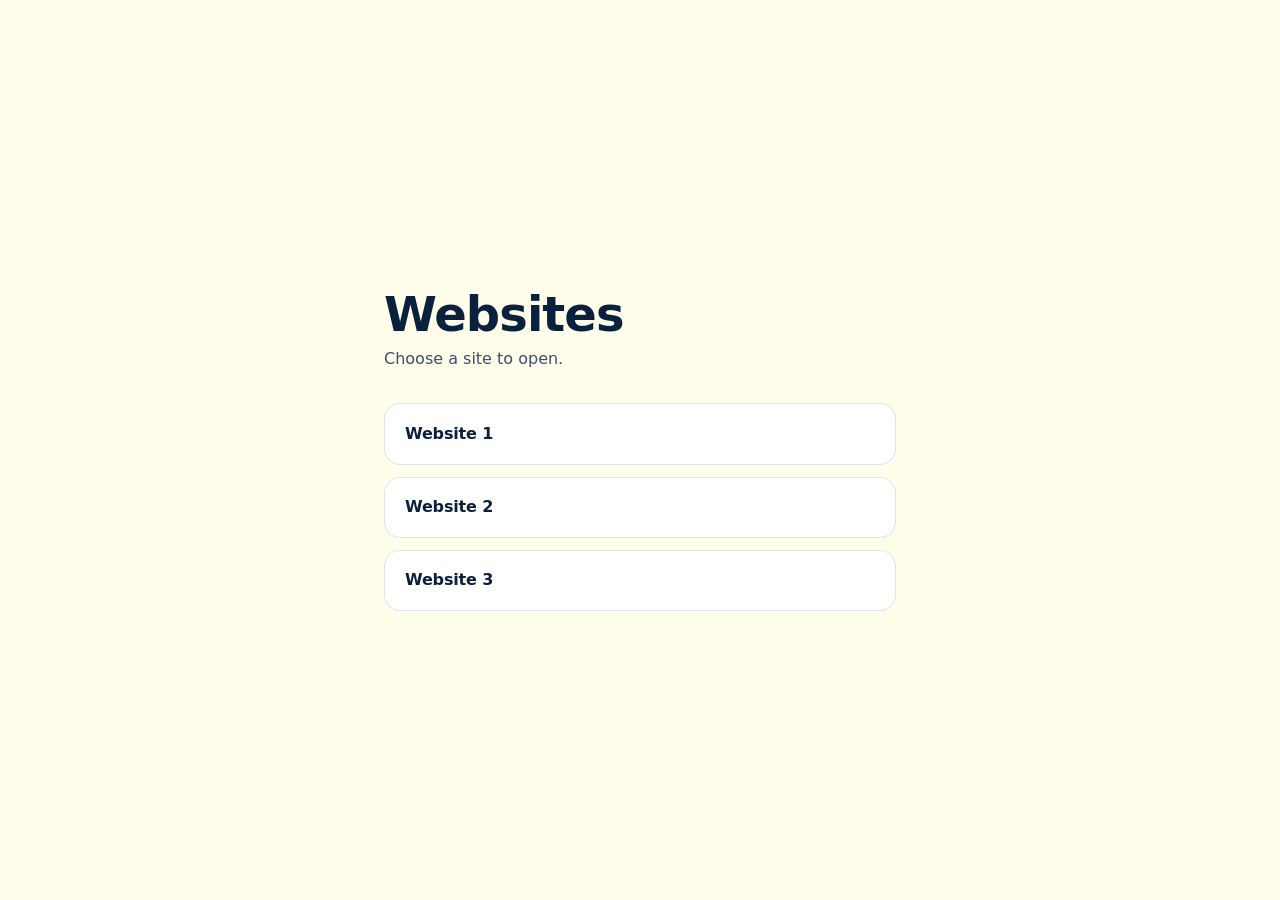
==== index.html @ f800fcdb "Rename site folders to web1, web2, web3 Co-Authored-By: Claude Sonnet 5.5 <noreply@anthropic.com>" ====
<!DOCTYPE html>
<html lang="en">
<head>
<meta charset="UTF-8">
<meta name="viewport" content="width=device-width, initial-scale=1">
<title>Websites</title>
<meta name="theme-color" content="#FFFEEB">
<link rel="stylesheet" href="styles.css">
</head>
<body>
<main>
<h1>Websites</h1>
<p class="lede">Choose a site to open.</p>
<ul class="sites">
<li><a href="web1/index.html">Website 1</a></li>
<li><a href="web2/index.html">Website 2</a></li>
<li><a href="web3/index.html">Website 3</a></li>
</ul>
</main>
</body>
</html>
---- styles.css ----
:root{
  --bg:#FFFEEB;
  --ink:#0A213E;
  --muted:#3B4E6B;
  --accent:#1D4E89;
  --gutter:1.25rem;
  --spring:linear(0,.0509,.1621,.2926,.4206,.5357,.6341,.7154,.781,.8328,.8734,.9046,.9286,.9468,.9605,.9707,.9784,.9841,.9884,.9915,.9938,.9955,.9967,.9976,.9983,.9987,.9991,.9993,1);
}
*{box-sizing:border-box}
html{-webkit-text-size-adjust:100%}
body{margin:0;min-height:100svh;background:var(--bg);color:var(--ink);font:100%/1.5 system-ui,-apple-system,sans-serif;display:grid;place-items:center;padding:var(--gutter)}
main{width:min(100%,32rem)}
h1{font-size:clamp(2rem,6vw,3rem);line-height:1.05;letter-spacing:-.02em;margin:0 0 .5rem}
.lede{color:var(--muted);margin:0 0 2rem}
.sites{list-style:none;margin:0;padding:0;display:grid;gap:.75rem}
.sites a{display:block;padding:1.1rem 1.25rem;border-radius:1rem;background:#fff;color:var(--ink);text-decoration:none;font-weight:600;letter-spacing:-.01em;border:1px solid rgba(10,33,62,.12);transition:transform .35s var(--spring),box-shadow .35s var(--spring)}
.sites a:hover{box-shadow:0 .5rem 1.5rem rgba(10,33,62,.12)}
.sites a:active{transform:scale(.97);transition-duration:.1s}
.sites a:focus-visible{outline:2px solid var(--accent);outline-offset:2px}
@media (prefers-reduced-motion:reduce){.sites a{transition:none}.sites a:active{transform:none}}
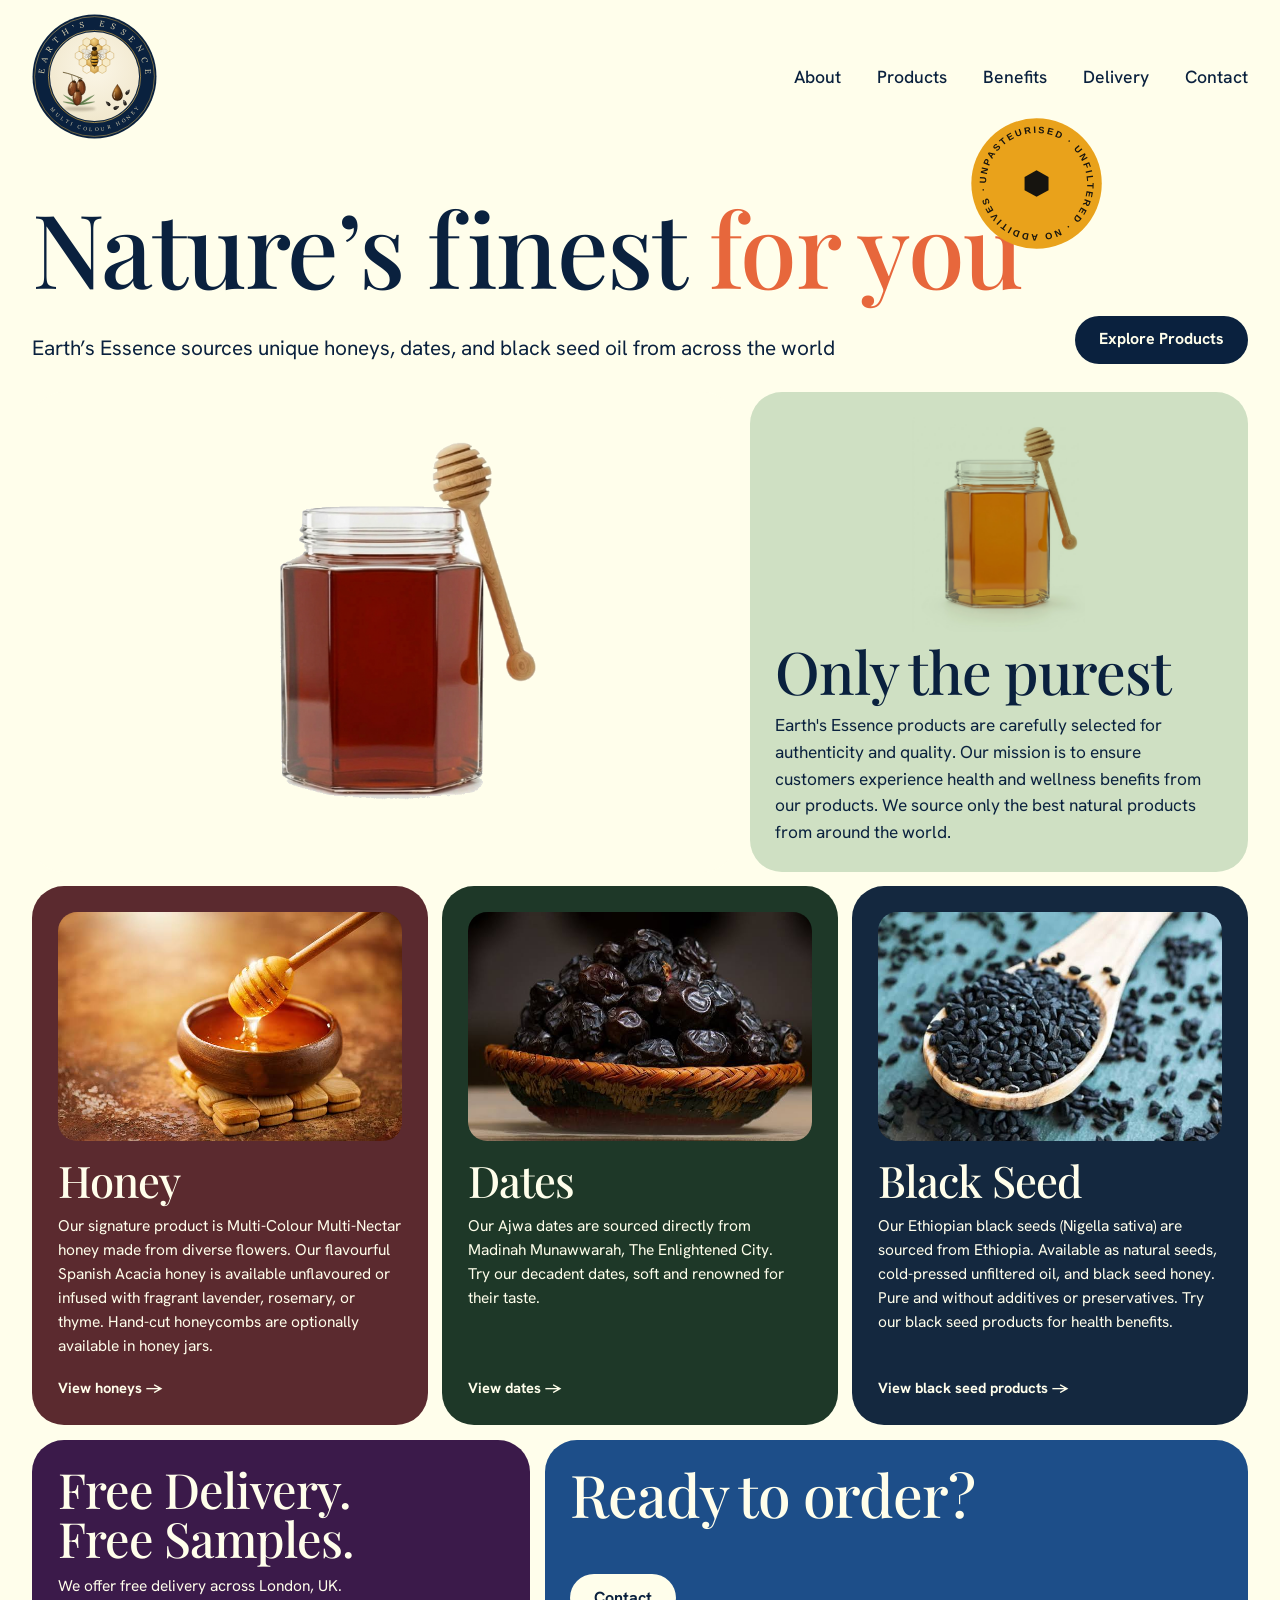
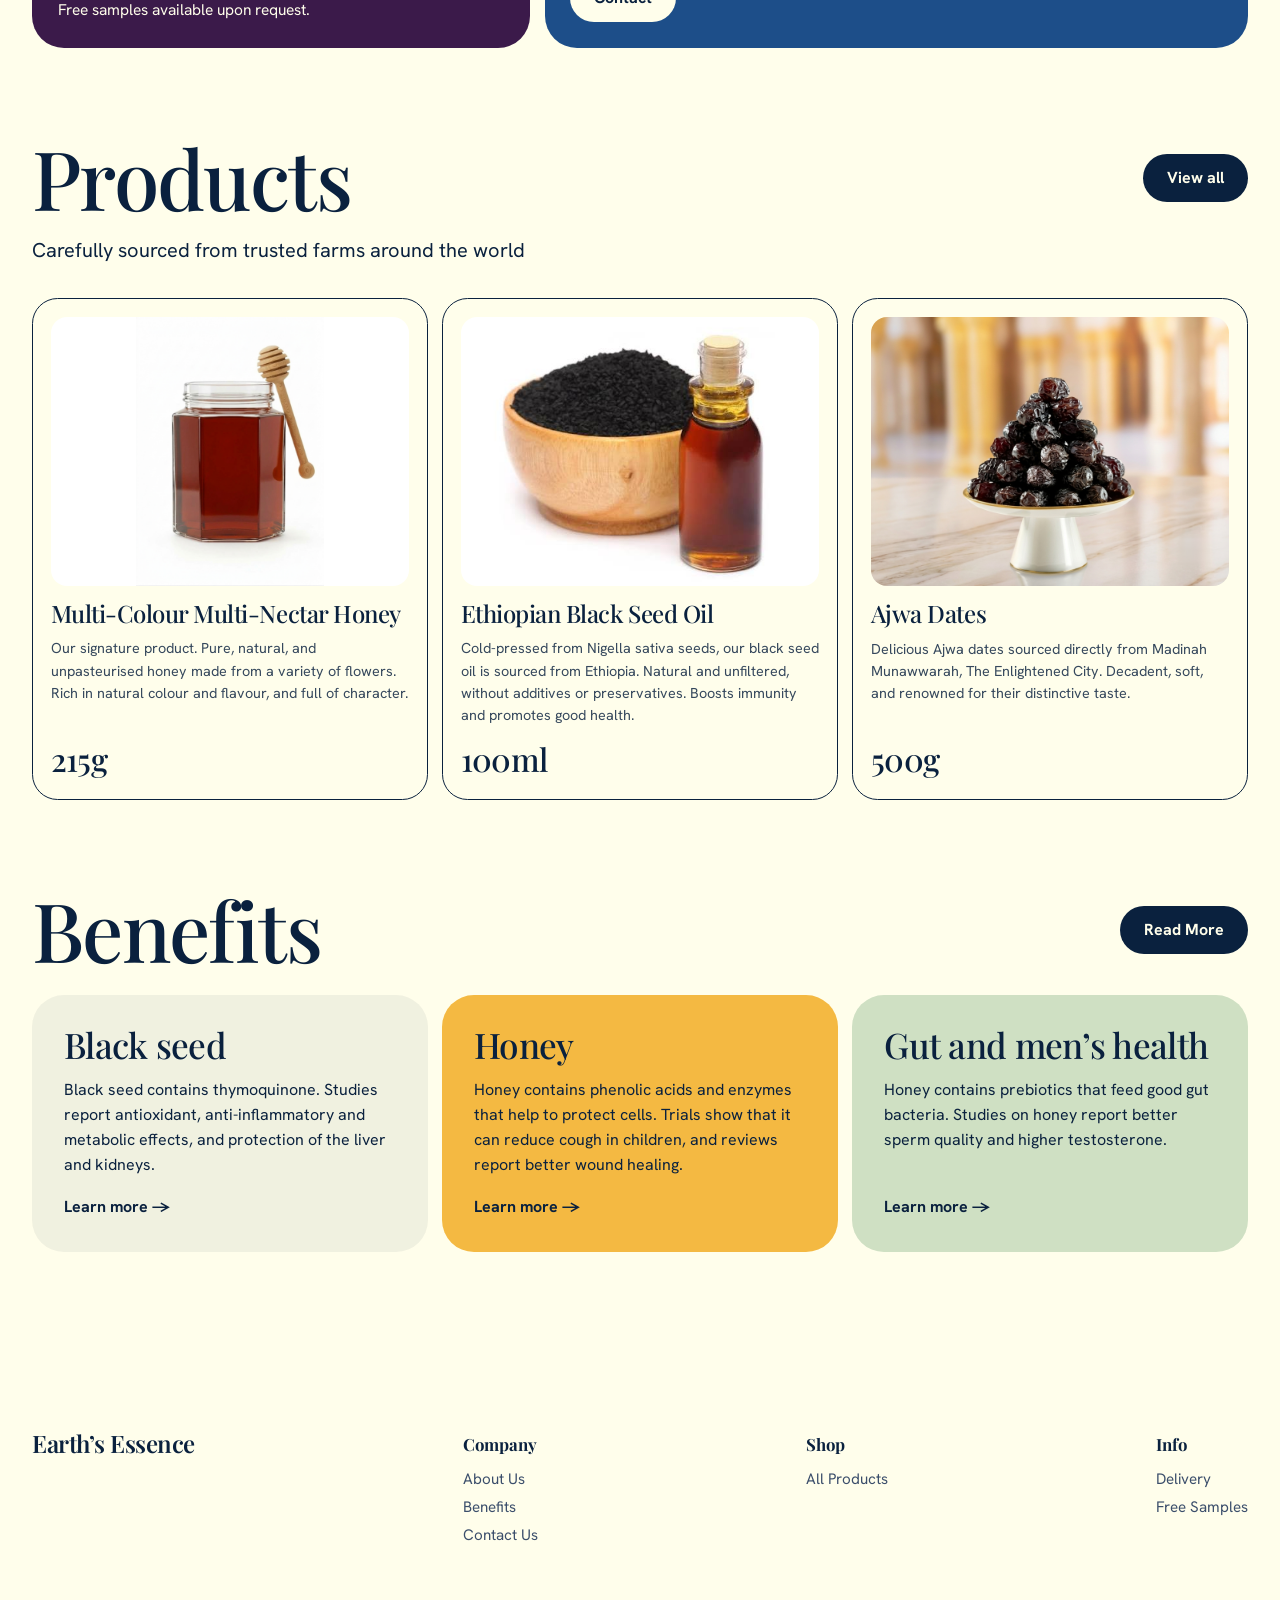
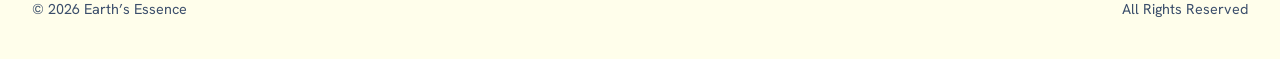
==== commit 3bfaa70b: "Add files via upload" ====
--- a/index.html
+++ b/index.html
@@ -3,19 +3,251 @@
 <head>
 <meta charset="UTF-8">
 <meta name="viewport" content="width=device-width, initial-scale=1">
-<title>Websites</title>
+<title>Earth's Essence | Pure, Natural, Authentic</title>
+<meta name="description" content="Pure, natural and authentic honey, honeycomb, Ethiopian black seed, bee pollen and Ajwa dates, sourced from trusted origins around the world. Free delivery across London.">
 <meta name="theme-color" content="#FFFEEB">
-<link rel="stylesheet" href="styles.css">
+<link rel="icon" type="image/svg+xml" href="assets/favicon.svg">
+<link rel="icon" type="image/png" sizes="32x32" href="assets/favicon-32.png">
+<link rel="apple-touch-icon" href="assets/apple-touch-icon.png">
+<link rel="preconnect" href="https://fonts.googleapis.com"><link rel="preconnect" href="https://fonts.gstatic.com" crossorigin>
+<link href="https://fonts.googleapis.com/css2?family=Playfair+Display:wght@400;500;600&family=Hanken+Grotesk:wght@400;500;700&family=Lora:wght@400&display=swap" rel="stylesheet">
+<link rel="stylesheet" href="styles.css?v=20261022b">
 </head>
 <body>
-<main>
-<h1>Websites</h1>
-<p class="lede">Choose a site to open.</p>
-<ul class="sites">
-<li><a href="web1/index.html">Website 1</a></li>
-<li><a href="web2/index.html">Website 2</a></li>
-<li><a href="web3/index.html">Website 3</a></li>
-</ul>
-</main>
+<svg width="0" height="0" style="position: absolute" aria-hidden="true">
+<defs>
+<radialGradient id="esDisc" cx="50%" cy="40%" r="70%">
+<stop offset="0" stop-color="#FBF6E7"></stop>
+<stop offset="1" stop-color="#EFE5C9"></stop>
+</radialGradient>
+<linearGradient id="esGold" x1="0" y1="0" x2="1" y2="1">
+<stop offset="0" stop-color="#E9CF8C"></stop>
+<stop offset="0.5" stop-color="#B58A2B"></stop>
+<stop offset="1" stop-color="#E6C879"></stop>
+</linearGradient>
+<radialGradient id="esCell" cx="38%" cy="30%" r="80%">
+<stop offset="0" stop-color="#F3CF72"></stop>
+<stop offset="0.6" stop-color="#D49A30"></stop>
+<stop offset="1" stop-color="#A56C16"></stop>
+</radialGradient>
+<linearGradient id="esDrip" x1="0" y1="0" x2="1" y2="0">
+<stop offset="0" stop-color="#B97A1A"></stop>
+<stop offset="0.4" stop-color="#F0C766"></stop>
+<stop offset="1" stop-color="#A56C16"></stop>
+</linearGradient>
+<radialGradient id="esDate" cx="34%" cy="26%" r="85%">
+<stop offset="0" stop-color="#A86A38"></stop>
+<stop offset="0.5" stop-color="#6E3A1B"></stop>
+<stop offset="1" stop-color="#3B1D0C"></stop>
+</radialGradient>
+<radialGradient id="esOil" cx="34%" cy="34%" r="80%">
+<stop offset="0" stop-color="#C98B3C"></stop>
+<stop offset="0.5" stop-color="#6B3A10"></stop>
+<stop offset="1" stop-color="#1F1006"></stop>
+</radialGradient>
+<linearGradient id="esLeaf" x1="0" y1="1" x2="0" y2="0">
+<stop offset="0" stop-color="#4B6B3A"></stop>
+<stop offset="1" stop-color="#8CA871"></stop>
+</linearGradient>
+<radialGradient id="esPetal" cx="40%" cy="30%" r="80%">
+<stop offset="0" stop-color="#FFFFFA"></stop>
+<stop offset="1" stop-color="#EEF0DD"></stop>
+</radialGradient>
+<radialGradient id="esSeed" cx="35%" cy="30%" r="75%">
+<stop offset="0" stop-color="#55504A"></stop>
+<stop offset="1" stop-color="#0D0B09"></stop>
+</radialGradient>
+<radialGradient id="esBee" cx="40%" cy="30%" r="80%">
+<stop offset="0" stop-color="#F7CB55"></stop>
+<stop offset="0.6" stop-color="#D9921A"></stop>
+<stop offset="1" stop-color="#8A560A"></stop>
+</radialGradient>
+<linearGradient id="esWing" x1="0" y1="0" x2="1" y2="1">
+<stop offset="0" stop-color="#FFFFFF" stop-opacity="0.9"></stop>
+<stop offset="1" stop-color="#DCE8EA" stop-opacity="0.65"></stop>
+</linearGradient>
+<clipPath id="esAbd2"><path d="M0 2 C-10 4 -12 18 -6 28 C-3 33 3 33 6 28 C12 18 10 4 0 2 Z"></path></clipPath>
+<radialGradient id="esThorax" cx="40%" cy="30%" r="80%">
+<stop offset="0" stop-color="#B8801F"></stop>
+<stop offset="0.6" stop-color="#6B430C"></stop>
+<stop offset="1" stop-color="#2E1D08"></stop>
+</radialGradient>
+<filter id="esBlur" x="-30%" y="-100%" width="160%" height="300%"><feGaussianBlur stdDeviation="2"></feGaussianBlur></filter>
+<path id="esTop" d="M 29.32,153 A 96.5,96.5 0 1 1 210.68,153"></path>
+<path id="esBottom" d="M 15.3,120 A 104.7,104.7 0 0 0 224.7,120"></path>
+<path id="esSeedShape" d="M0 -6.5 C3 -3.5 4.2 1.5 2.4 5 C0.8 6.8 -2 6.6 -3.2 4.4 C-4.2 1.2 -2.6 -3.4 0 -6.5 Z"></path>
+<path id="esLeaflet" d="M0 0 C-3.5 -12 -3 -32 0 -50 C3 -32 3.5 -12 0 0 Z"></path>
+<polygon id="esHex" points="0,-13 11.26,-6.5 11.26,6.5 0,13 -11.26,6.5 -11.26,-6.5"></polygon>
+<ellipse id="esPetalShape" cx="0" cy="-17" rx="7.5" ry="15.5"></ellipse>
+
+<radialGradient id="esDateWarm" cx="55%" cy="60%" r="60%">
+<stop offset="0" stop-color="#B8572B" stop-opacity="0.55"></stop>
+<stop offset="1" stop-color="#B8572B" stop-opacity="0"></stop>
+</radialGradient>
+<g id="esDateShape">
+<ellipse cx="0" cy="0" rx="8.6" ry="14.5" fill="url(#esDate)" stroke="#2E1507" stroke-width="0.6"></ellipse>
+<ellipse cx="1.5" cy="3" rx="6.5" ry="10.5" fill="url(#esDateWarm)"></ellipse>
+<g fill="none" stroke-linecap="round">
+<path d="M-5 -9 C-6.5 -3 -6.5 4 -4.5 10 M-2 -12 C-3.5 -4 -3.5 5 -1.5 12 M1.5 -12 C0.5 -4 1 5 2.5 12 M5 -8 C5.5 -2 5 4 3.8 9" stroke="#1E0C04" stroke-width="0.5" opacity="0.4"></path>
+<path d="M-4.3 -9 C-5.8 -3 -5.8 4 -3.8 10 M-1.3 -12 C-2.8 -4 -2.8 5 -0.8 12 M2.2 -12 C1.2 -4 1.7 5 3.2 12" stroke="#D9A06A" stroke-width="0.3" opacity="0.35"></path>
+<path d="M-6 -2 C-4 -1 -2 -1.5 0 -1 M0 3 C2 3.8 4 3.5 6 2 M-5 6 C-3.5 6.6 -2 6.4 -0.8 6" stroke="#1E0C04" stroke-width="0.4" opacity="0.35"></path>
+</g>
+<ellipse cx="-4.4" cy="-4.5" rx="1.8" ry="6.2" transform="rotate(8 -4.4 -4.5)" fill="#F2C690" opacity="0.5"></ellipse>
+<ellipse cx="-4.8" cy="-8" rx="0.8" ry="2" transform="rotate(8 -4.8 -8)" fill="#FFFFFF" opacity="0.6"></ellipse>
+<ellipse cx="0" cy="-13.4" rx="3.5" ry="1.7" fill="#2B1608" stroke="#1A0C04" stroke-width="0.3"></ellipse>
+<path d="M0 -13.4 L-3 -14.4 M0 -13.4 L3 -14.4 M0 -13.4 L-2.4 -12.2 M0 -13.4 L2.4 -12.2" stroke="#6A4420" stroke-width="0.35" stroke-linecap="round"></path>
+<path d="M0 -14.8 L0.3 -16.8" stroke="#4A3A1A" stroke-width="0.9" stroke-linecap="round"></path>
+<ellipse cx="0" cy="13.8" rx="1.3" ry="0.6" fill="#1E0C04" opacity="0.6"></ellipse>
+</g>
+
+<g id="esScene">
+<ellipse cx="92" cy="182" rx="30" ry="4" fill="#4A3B22" opacity="0.28" filter="url(#esBlur)"></ellipse>
+
+<g transform="translate(90 174)" stroke="#3E5430" stroke-width="0.5">
+<use href="#esLeaflet" fill="url(#esLeaf)" transform="rotate(-80) scale(0.62)"></use>
+<use href="#esLeaflet" fill="url(#esLeaf)" transform="rotate(-58) scale(0.7)"></use>
+<use href="#esLeaflet" fill="url(#esLeaf)" transform="rotate(58) scale(0.7)"></use>
+<use href="#esLeaflet" fill="url(#esLeaf)" transform="rotate(80) scale(0.62)"></use>
+</g>
+
+<g transform="translate(120 80) scale(0.9) translate(-120 -80)">
+<g stroke="#B27A18" stroke-width="0.7" stroke-linejoin="round" opacity="0.95">
+<polygon points="103.55,42.00 111.77,46.75 111.77,56.25 103.55,61.00 95.32,56.25 95.32,46.75" fill="#F6E6B4" fill-opacity="0.55"></polygon>
+<polygon points="120.00,42.00 128.23,46.75 128.23,56.25 120.00,61.00 111.77,56.25 111.77,46.75" fill="url(#esCell)" fill-opacity="0.8"></polygon>
+<polygon points="136.45,42.00 144.68,46.75 144.68,56.25 136.45,61.00 128.23,56.25 128.23,46.75" fill="none" fill-opacity="0.55"></polygon>
+<polygon points="95.32,56.25 103.55,61.00 103.55,70.50 95.32,75.25 87.09,70.50 87.09,61.00" fill="#F6E6B4" fill-opacity="0.55"></polygon>
+<polygon points="111.77,56.25 120.00,61.00 120.00,70.50 111.77,75.25 103.55,70.50 103.55,61.00" fill="none" fill-opacity="0.55"></polygon>
+<polygon points="128.23,56.25 136.45,61.00 136.45,70.50 128.23,75.25 120.00,70.50 120.00,61.00" fill="url(#esCell)" fill-opacity="0.8"></polygon>
+<polygon points="144.68,56.25 152.91,61.00 152.91,70.50 144.68,75.25 136.45,70.50 136.45,61.00" fill="#F6E6B4" fill-opacity="0.55"></polygon>
+<polygon points="87.09,70.50 95.32,75.25 95.32,84.75 87.09,89.50 78.86,84.75 78.86,75.25" fill="none" fill-opacity="0.55"></polygon>
+<polygon points="103.55,70.50 111.77,75.25 111.77,84.75 103.55,89.50 95.32,84.75 95.32,75.25" fill="none" fill-opacity="0.55"></polygon>
+<polygon points="120.00,70.50 128.23,75.25 128.23,84.75 120.00,89.50 111.77,84.75 111.77,75.25" fill="url(#esCell)" fill-opacity="0.8"></polygon>
+<polygon points="136.45,70.50 144.68,75.25 144.68,84.75 136.45,89.50 128.23,84.75 128.23,75.25" fill="none" fill-opacity="0.55"></polygon>
+<polygon points="152.91,70.50 161.14,75.25 161.14,84.75 152.91,89.50 144.68,84.75 144.68,75.25" fill="none" fill-opacity="0.55"></polygon>
+<polygon points="95.32,84.75 103.55,89.50 103.55,99.00 95.32,103.75 87.09,99.00 87.09,89.50" fill="#F6E6B4" fill-opacity="0.55"></polygon>
+<polygon points="111.77,84.75 120.00,89.50 120.00,99.00 111.77,103.75 103.55,99.00 103.55,89.50" fill="url(#esCell)" fill-opacity="0.8"></polygon>
+<polygon points="128.23,84.75 136.45,89.50 136.45,99.00 128.23,103.75 120.00,99.00 120.00,89.50" fill="none" fill-opacity="0.55"></polygon>
+<polygon points="144.68,84.75 152.91,89.50 152.91,99.00 144.68,103.75 136.45,99.00 136.45,89.50" fill="#F6E6B4" fill-opacity="0.55"></polygon>
+<polygon points="103.55,99.00 111.77,103.75 111.77,113.25 103.55,118.00 95.32,113.25 95.32,103.75" fill="none" fill-opacity="0.55"></polygon>
+<polygon points="120.00,99.00 128.23,103.75 128.23,113.25 120.00,118.00 111.77,113.25 111.77,103.75" fill="url(#esCell)" fill-opacity="0.8"></polygon>
+<polygon points="136.45,99.00 144.68,103.75 144.68,113.25 136.45,118.00 128.23,113.25 128.23,103.75" fill="#F6E6B4" fill-opacity="0.55"></polygon>
+</g>
+</g>
+<g transform="translate(120 78) scale(0.72)">
+<g id="esWingL" transform="translate(-6 -5) scale(0.7) translate(6 5)">
+<path d="M-6 -8 C-18 -16 -34 -22 -44 -16 C-48 -12 -44 -4 -34 0 C-24 4 -12 0 -6 -4 Z" fill="url(#esWing)" stroke="#5A3410" stroke-width="0.7" stroke-linejoin="round"></path>
+<path d="M-7 -7 C-20 -12 -34 -15 -43 -14 M-8 -5 C-20 -7 -34 -8 -45 -10 M-8 -3 C-18 -3 -30 -3 -38 -4" stroke="#8A5A1A" stroke-width="0.4" fill="none"></path>
+<path d="M-22 -14 C-23 -9 -22 -5 -21 -3 M-32 -17 C-33 -12 -32 -7 -31 -4 M-39 -15 C-40 -11 -39 -8 -38 -5" stroke="#8A5A1A" stroke-width="0.3" fill="none"></path>
+<path d="M-6 -3 C-16 -2 -28 2 -34 8 C-36 12 -32 15 -26 14 C-18 12 -9 5 -6 0 Z" fill="url(#esWing)" stroke="#5A3410" stroke-width="0.7" stroke-linejoin="round"></path>
+<path d="M-8 -1 C-18 1 -28 5 -33 10 M-9 1 C-16 4 -23 8 -27 12" stroke="#8A5A1A" stroke-width="0.4" fill="none"></path>
+</g>
+<use href="#esWingL" transform="scale(-1 1)"></use>
+<g stroke="#2A1D0B" stroke-width="0.9" stroke-linecap="round" stroke-linejoin="round" fill="none">
+<path d="M-7 -4 L-14 -2 L-18 5 M-7 0 L-15 5 L-16 13 M-6 4 L-12 12 L-10 19"></path>
+<path d="M7 -4 L14 -2 L18 5 M7 0 L15 5 L16 13 M6 4 L12 12 L10 19"></path>
+</g>
+<path d="M0 2 C-10 4 -12 18 -6 28 C-3 33 3 33 6 28 C12 18 10 4 0 2 Z" fill="url(#esBee)" stroke="#4E3308" stroke-width="0.8"></path>
+<g clip-path="url(#esAbd2)" fill="#2A1D0B">
+<path d="M-13 9 Q0 13.5 13 9 L13 12.5 Q0 17 -13 12.5 Z"></path>
+<path d="M-13 17 Q0 21.5 13 17 L13 20.5 Q0 25 -13 20.5 Z"></path>
+<path d="M-13 25 Q0 29.5 13 25 L13 36 L-13 36 Z"></path>
+</g>
+<path d="M-5 6 C-8 12 -8 18 -6 23" stroke="#FFE9A8" stroke-width="1" fill="none" stroke-linecap="round" opacity="0.5"></path>
+<path d="M0 33 L0 36.5" stroke="#2A1D0B" stroke-width="1" stroke-linecap="round"></path>
+<ellipse cx="0" cy="-4" rx="8.6" ry="8" fill="url(#esThorax)" stroke="#2A1608" stroke-width="0.6"></ellipse>
+<path d="M-8 -8 L-10.5 -9 M-9 -4 L-11.8 -4 M-8 0 L-10.5 1 M8 -8 L10.5 -9 M9 -4 L11.8 -4 M8 0 L10.5 1 M-4 -11 L-4.6 -13 M4 -11 L4.6 -13 M-3 3 L-3.4 5 M3 3 L3.4 5" stroke="#C9902A" stroke-width="0.7" stroke-linecap="round" opacity="0.75"></path>
+<path d="M0 -10 L0 2" stroke="#1E1206" stroke-width="0.5" opacity="0.5"></path>
+<ellipse cx="0" cy="-16" rx="6" ry="5" fill="#241A10" stroke="#120C06" stroke-width="0.5"></ellipse>
+<ellipse cx="-4.4" cy="-16.5" rx="2.3" ry="3.3" transform="rotate(-8 -4.4 -16.5)" fill="#0F0B07"></ellipse>
+<ellipse cx="4.4" cy="-16.5" rx="2.3" ry="3.3" transform="rotate(8 4.4 -16.5)" fill="#0F0B07"></ellipse>
+<ellipse cx="-5" cy="-18" rx="0.7" ry="1.1" fill="#fff" opacity="0.65"></ellipse>
+<ellipse cx="5" cy="-18" rx="0.7" ry="1.1" fill="#fff" opacity="0.65"></ellipse>
+<path d="M-1.6 -11.6 L0 -9.8 L1.6 -11.6" stroke="#120C06" stroke-width="0.8" fill="none" stroke-linecap="round"></path>
+<g stroke="#241A10" stroke-width="0.8" fill="none" stroke-linecap="round">
+<path d="M-2.4 -20 C-4 -25 -8 -28 -12 -28"></path>
+<path d="M2.4 -20 C4 -25 8 -28 12 -28"></path>
+</g>
+<circle cx="-12.4" cy="-28" r="1.1" fill="#241A10"></circle>
+<circle cx="12.4" cy="-28" r="1.1" fill="#241A10"></circle>
+</g>
+
+<g transform="translate(0 12)">
+<path d="M60 100 C70 102 82 106 96 112" stroke="#5B4A24" stroke-width="1.6" fill="none" stroke-linecap="round"></path>
+<path d="M76 105 L78 118 M88 109 L92 116" stroke="#5B4A24" stroke-width="1" fill="none"></path>
+<use href="#esDateShape" transform="translate(78 131) rotate(12)"></use>
+<use href="#esDateShape" transform="translate(94 129) rotate(-5)"></use>
+<use href="#esDateShape" transform="translate(87 149) rotate(3)"></use>
+</g>
+<g>
+<use href="#esSeedShape" fill="url(#esSeed)" transform="translate(184 150) rotate(35) scale(0.95)"></use>
+<use href="#esSeedShape" fill="url(#esSeed)" transform="translate(178 170) rotate(-25) scale(0.95)"></use>
+<use href="#esSeedShape" fill="url(#esSeed)" transform="translate(162 180) rotate(62) scale(0.95)"></use>
+<use href="#esSeedShape" fill="url(#esSeed)" transform="translate(146 172) rotate(-48) scale(0.9)"></use>
+<ellipse cx="184" cy="148" rx="0.8" ry="1.6" fill="#fff" opacity="0.5"></ellipse>
+<ellipse cx="177" cy="168" rx="0.8" ry="1.6" fill="#fff" opacity="0.5"></ellipse>
+</g>
+
+<g transform="translate(-14 55)">
+<path d="M178 80 C178 80 168 94 168 101 C168 107.5 172.5 111.5 178 111.5 C183.5 111.5 188 107.5 188 101 C188 94 178 80 178 80 Z" fill="url(#esOil)" stroke="#1F1006" stroke-width="0.5"></path>
+<path d="M172.5 96 C171 99.5 171 103 172.5 106" stroke="#F7E3B8" stroke-width="1.6" stroke-linecap="round" fill="none" opacity="0.8"></path>
+<path d="M183 106.5 C185 105 186 103 186.5 100.5" stroke="#D9A862" stroke-width="1" stroke-linecap="round" fill="none" opacity="0.5"></path>
+</g>
+</g>
+
+<symbol id="esBadge" viewBox="0 0 240 240">
+<circle cx="120" cy="120" r="119" fill="currentColor"></circle>
+<circle cx="120" cy="120" r="115" fill="none" stroke="url(#esGold)" stroke-width="1"></circle>
+<circle cx="120" cy="120" r="88.5" fill="none" stroke="url(#esGold)" stroke-width="1.4"></circle>
+<circle cx="120" cy="120" r="85.5" fill="url(#esDisc)"></circle>
+<text style="font-family: 'Lora', serif; font-weight: 400; font-size: 15.5px; letter-spacing: 11.25px" fill="#F2E4BB" text-anchor="middle"><textPath href="#esTop" startOffset="51.5%">EARTH’S ESSENCE</textPath></text>
+<text style="font-family: 'Lora', serif; font-weight: 400; font-size: 9.5px; letter-spacing: 5px" fill="#F2E4BB" text-anchor="middle"><textPath href="#esBottom" startOffset="50.8%">MULTI COLOUR HONEY</textPath></text>
+<use href="#esScene"></use>
+</symbol>
+
+<symbol id="esCore" viewBox="0 0 240 240">
+<circle cx="120" cy="120" r="119" fill="currentColor"></circle>
+<circle cx="120" cy="120" r="109" fill="none" stroke="url(#esGold)" stroke-width="2"></circle>
+<circle cx="120" cy="120" r="105" fill="url(#esDisc)"></circle>
+<g transform="translate(120 122) scale(1.24) translate(-120 -122)"><use href="#esScene"></use></g>
+</symbol>
+</defs>
+</svg>
+<div class="wrap">
+<nav><a class="logo" href="index.html" aria-label="Earth’s Essence home"><svg viewBox="0 0 240 240" role="img" aria-label="Earth’s Essence logo"><use href="#esBadge"></use></svg><span class="wm">Earth’s Essence</span></a><ul id="menu"><li><a href="#about">About</a></li><li><a href="products.html">Products</a></li><li><a href="benefits.html">Benefits</a></li><li><a href="#delivery">Delivery</a></li><li><a href="https://wa.me/447985510305" target="_blank" rel="noopener">Contact</a></li></ul><button class="burger" type="button" aria-expanded="false" aria-controls="overlay" aria-label="Open menu"><span></span><span></span><span></span></button></nav>
+<div class="overlay" id="overlay" aria-hidden="true"><div class="ov-links"><a href="#about">About</a><a href="products.html">Products</a><a href="benefits.html">Benefits</a><a href="#delivery">Delivery</a><a href="https://wa.me/447985510305" target="_blank" rel="noopener">Contact</a></div></div>
+<header><div class="title-row"><h1>Nature’s <b class="fx">f</b>inest <span>for you<svg class="badge spin badge-d" viewBox="0 0 200 200" aria-hidden="true"><defs><path id="cp-d" d="M100,100 m-76,0 a76,76 0 1,1 152,0 a76,76 0 1,1 -152,0"/></defs><circle cx="100" cy="100" r="98" fill="#E9A21B"/><text font-family="Instrument Sans, sans-serif" font-size="14" font-weight="600" fill="#16140F"><textPath href="#cp-d" textLength="468" lengthAdjust="spacing">UNPASTEURISED · UNFILTERED · NO ADDITIVES · </textPath></text><polygon points="100,80 118,90 118,110 100,120 82,110 82,90" fill="#16140F"/></svg></span></h1>
+<svg class="badge spin badge-m" viewBox="0 0 200 200" aria-hidden="true"><defs><path id="cp-m" d="M100,100 m-76,0 a76,76 0 1,1 152,0 a76,76 0 1,1 -152,0"/></defs><circle cx="100" cy="100" r="98" fill="#E9A21B"/><text font-family="Instrument Sans, sans-serif" font-size="14" font-weight="600" fill="#16140F"><textPath href="#cp-m" textLength="468" lengthAdjust="spacing">UNPASTEURISED · UNFILTERED · NO ADDITIVES · </textPath></text><polygon points="100,80 118,90 118,110 100,120 82,110 82,90" fill="#16140F"/></svg>
+</div>
+<div class="sub"><p>Earth’s Essence sources unique honeys, dates, and black seed oil from across the world</p><a class="btn" href="products.html">Explore Products</a></div></header>
+<div class="bento">
+<div class="t show" role="group" aria-roledescription="carousel" aria-label="Featured products"><div class="slides">
+<figure class="slide slide-fit is-active"><img src="assets/honeybase_carousel.png" alt="A glass jar of amber honey with a wooden dipper" width="900" height="672" fetchpriority="high"></figure>
+<figure class="slide"><img src="assets/hero-dates.webp" alt="Ajwa dates piled on a white and gold pedestal" width="900" height="672" loading="lazy"></figure>
+<figure class="slide slide-fit"><img src="assets/hero-seeds.webp" alt="A hessian sack and wooden scoop of black seeds" width="900" height="672" loading="lazy"></figure>
+</div>
+</div>
+<div class="t only" id="about"><div class="cut"><img src="assets/acaciabase.jpg" alt="A jar of pure honey with a wooden dipper" width="717" height="1024" loading="lazy"></div><h3>Only the purest</h3><p>Earth's Essence products are carefully selected for authenticity and quality. Our mission is to ensure customers experience health and wellness benefits from our products. We source only the best natural products from around the world.</p></div>
+<a class="t honey" href="products.html?filter=honey"><div class="im"><img src="assets/honey.jpg" alt="Honey dripping from a wooden dipper into a wooden bowl" width="678" height="452" loading="lazy"></div><h3>Honey</h3><p>Our signature product is Multi-Colour Multi-Nectar honey made from diverse flowers. Our flavourful Spanish Acacia honey is available unflavoured or infused with fragrant lavender, rosemary, or thyme. Hand-cut honeycombs are optionally available in honey jars.</p><span class="go">View honeys →</span></a>
+<a class="t dates" href="products.html?filter=dates"><div class="im"><img src="assets/dates.jpg" alt="A woven basket piled with dark Ajwa dates" width="686" height="446" loading="lazy"></div><h3>Dates</h3><p>Our Ajwa dates are sourced directly from Madinah Munawwarah, The Enlightened City. Try our decadent dates, soft and renowned for their taste.</p><span class="go">View dates →</span></a>
+<a class="t seed" href="products.html?filter=blackseed"><div class="im"><img src="assets/black-seed.jpg" alt="A wooden spoon heaped with black seeds on slate" width="738" height="414" loading="lazy"></div><h3>Black Seed</h3><p>Our Ethiopian black seeds (Nigella sativa) are sourced from Ethiopia. Available as natural seeds, cold-pressed unfiltered oil, and black seed honey. Pure and without additives or preservatives. Try our black seed products for health benefits.</p><span class="go">View black seed products →</span></a>
+<div class="t free" id="delivery"><h3>Free Delivery. Free Samples.</h3><p>We offer free delivery across London, UK.</p><p>Free samples available upon request.</p></div>
+<div class="t blue" id="contact"><h3>Ready to order?</h3><div><a class="btn" href="https://wa.me/447985510305" target="_blank" rel="noopener">Contact</a></div></div>
+</div>
+<section id="products"><div class="phead"><h2>Products</h2><a class="btn" href="products.html">View all</a></div>
+<p class="lede">Carefully sourced from trusted farms around the world</p>
+<div class="prod">
+<article class="p" data-cat="honey"><div class="ph"><img src="assets/honeybase.png" alt="Multi-Colour Multi-Nectar Honey" loading="lazy"></div><h4>Multi-Colour Multi-Nectar Honey</h4><p>Our signature product. Pure, natural, and unpasteurised honey made from a variety of flowers. Rich in natural colour and flavour, and full of character.</p><div class="meta"><b>215g</b><a class="ord" href="https://wa.me/447985510305?text=Hi.%20I%20would%20like%20to%20order%20from%20Earth%27s%20Essence.%0A%0AProduct%3A%20Multi-Colour%20Multi-Nectar%20Honey%0AQuantity%3A%201%0AAddress%3A%20" target="_blank" rel="noopener">Order Now</a></div></article>
+<article class="p" data-cat="blackseed"><div class="ph"><img src="assets/seedoil.jpg" alt="Ethiopian Black Seed Oil" loading="lazy"></div><h4>Ethiopian Black Seed Oil</h4><p>Cold-pressed from Nigella sativa seeds, our black seed oil is sourced from Ethiopia. Natural and unfiltered, without additives or preservatives. Boosts immunity and promotes good health.</p><div class="meta"><b>100ml</b><a class="ord" href="https://wa.me/447985510305?text=Hi.%20I%20would%20like%20to%20order%20from%20Earth%27s%20Essence.%0A%0AProduct%3A%20Ethiopian%20Black%20Seed%20Oil%0AQuantity%3A%201%0AAddress%3A%20" target="_blank" rel="noopener">Order Now</a></div></article>
+<article class="p" data-cat="dates"><div class="ph full"><img src="assets/ajwa.png" alt="Ajwa Dates" loading="lazy"></div><h4>Ajwa Dates</h4><p>Delicious Ajwa dates sourced directly from Madinah Munawwarah, The Enlightened City. Decadent, soft, and renowned for their distinctive taste.</p><div class="meta"><b>500g</b><a class="ord" href="https://wa.me/447985510305?text=Hi.%20I%20would%20like%20to%20order%20from%20Earth%27s%20Essence.%0A%0AProduct%3A%20Ajwa%20Dates%0AQuantity%3A%201%0AAddress%3A%20" target="_blank" rel="noopener">Order Now</a></div></article>
+</div></section>
+<section id="benefits" style="padding-top:0"><div class="phead"><h2>Benefits</h2><a class="btn" href="benefits.html">Read More</a></div><div class="ben">
+<div><h3>Black seed</h3><p>Black seed contains thymoquinone. Studies report antioxidant, anti-inflammatory and metabolic effects, and protection of the liver and kidneys.</p><a href="benefits.html#black-seed">Learn more →</a></div>
+<div><h3>Honey</h3><p>Honey contains phenolic acids and enzymes that help to protect cells. Trials show that it can reduce cough in children, and reviews report better wound healing.</p><a href="benefits.html#honey">Learn more →</a></div>
+<div><h3>Gut and men’s health</h3><p>Honey contains prebiotics that feed good gut bacteria. Studies on honey report better sperm quality and higher testosterone.</p><a href="benefits.html#hn-digestive">Learn more →</a></div>
+</div></section>
+<footer><div class="fgrid"><div class="fbrand-col"><a class="fbrand" href="index.html"><svg viewBox="0 0 240 240" role="img" aria-label="Earth’s Essence logo"><use href="#esBadge"></use></svg><span>Earth’s Essence</span></a></div><div><b>Company</b><a href="#about">About Us</a><a href="benefits.html">Benefits</a><a href="https://wa.me/447985510305" target="_blank" rel="noopener">Contact Us</a></div><div><b>Shop</b><a href="products.html">All Products</a></div><div><b>Info</b><a href="#delivery">Delivery</a><a href="#delivery">Free Samples</a></div></div>
+<p class="copy"><span>© <span id="year">2026</span> Earth’s Essence</span><span>All Rights Reserved</span></p></footer>
+</div>
+<script src="script.js?v=20261022b"></script>
 </body>
 </html>
--- a/styles.css
+++ b/styles.css
@@ -1,20 +1,264 @@
-:root{
-  --bg:#FFFEEB;
-  --ink:#0A213E;
-  --muted:#3B4E6B;
-  --accent:#1D4E89;
-  --gutter:1.25rem;
-  --spring:linear(0,.0509,.1621,.2926,.4206,.5357,.6341,.7154,.781,.8328,.8734,.9046,.9286,.9468,.9605,.9707,.9784,.9841,.9884,.9915,.9938,.9955,.9967,.9976,.9983,.9987,.9991,.9993,1);
-}
+/* Layout: bright colour-blocked bento grid with an oversized grotesk headline; each product family owns one colour. */
+:root{--bg:#FFFEEB;--ink:#0A213E;--mute:#3B4E6B;--blue:#1D4E89;--amber:#F4B942;--clay:#E7673C;--seed:#14283f;--date:#5b2a2f;--sage:#cfe0c3;
+--display:'Playfair Display',Georgia,'Times New Roman',serif;--body:'Hanken Grotesk',system-ui,sans-serif;
+--ease:cubic-bezier(.2,.9,.3,1);--spring:linear(0,.0509,.1621,.2926,.4206,.5357,.6341,.7154,.781,.8328,.8734,.9046,.9286,.9468,.9605,.9707,.9784,.9841,.9884,.9915,.9938,.9955,.9967,.9976,.9983,.9987,.9991,.9993,1);--ease-out:cubic-bezier(.22,1,.36,1);--gap:.9rem;--section:clamp(3.25rem,7vw,6rem);color-scheme:light}
 *{box-sizing:border-box}
-html{-webkit-text-size-adjust:100%}
-body{margin:0;min-height:100svh;background:var(--bg);color:var(--ink);font:100%/1.5 system-ui,-apple-system,sans-serif;display:grid;place-items:center;padding:var(--gutter)}
-main{width:min(100%,32rem)}
-h1{font-size:clamp(2rem,6vw,3rem);line-height:1.05;letter-spacing:-.02em;margin:0 0 .5rem}
-.lede{color:var(--muted);margin:0 0 2rem}
-.sites{list-style:none;margin:0;padding:0;display:grid;gap:.75rem}
-.sites a{display:block;padding:1.1rem 1.25rem;border-radius:1rem;background:#fff;color:var(--ink);text-decoration:none;font-weight:600;letter-spacing:-.01em;border:1px solid rgba(10,33,62,.12);transition:transform .35s var(--spring),box-shadow .35s var(--spring)}
-.sites a:hover{box-shadow:0 .5rem 1.5rem rgba(10,33,62,.12)}
-.sites a:active{transform:scale(.97);transition-duration:.1s}
-.sites a:focus-visible{outline:2px solid var(--accent);outline-offset:2px}
-@media (prefers-reduced-motion:reduce){.sites a{transition:none}.sites a:active{transform:none}}
+html{scroll-behavior:smooth;scroll-padding-top:1rem}
+body{margin:0;background:var(--bg);color:var(--ink);font:400 1rem/1.55 var(--body);padding-inline:clamp(1rem,3vw,2rem);overflow-x:hidden;-webkit-font-smoothing:antialiased}
+a{color:inherit;text-decoration:none}
+img{display:block;max-width:100%}
+:focus-visible{outline:2px solid var(--blue);outline-offset:3px;border-radius:.4rem}
+.wrap{max-width:80rem;margin-inline:auto}
+p{text-wrap:pretty}
+h1,h2,h3,h4{font-family:var(--display);font-weight:500;font-style:normal;text-wrap:balance;font-variant-ligatures:none;font-feature-settings:"liga" 0,"clig" 0}
+
+/* nav */
+nav{position:relative;display:grid;grid-template-columns:1fr auto 1fr;align-items:center;gap:1rem;padding-block:1.1rem}
+.logo{display:flex;align-items:center;gap:.7rem;font:600 1.4rem/1 var(--display);letter-spacing:-.02em;margin-right:auto}
+.logo svg{display:block;width:3.6rem;height:3.6rem;flex:none;color:var(--ink)}
+nav ul{display:flex;gap:.3rem;list-style:none;margin:0;padding:.3rem;border-radius:99px;background:rgba(10,33,62,.06)}
+nav ul a{display:block;padding:.5rem 1rem;border-radius:99px;font-weight:500;font-size:.92rem;transition:background .25s,color .25s}
+nav ul a:hover{background:var(--bg)}
+nav ul a[aria-current="page"]{background:var(--ink);color:var(--bg)}
+.btn{display:inline-block;background:var(--ink);color:var(--bg);font-weight:700;padding:.85rem 1.5rem;border-radius:99px;border:0;cursor:pointer;font-family:inherit;font-size:1rem;line-height:1.3;transition:transform .35s var(--ease)}
+.btn:hover{transform:scale(1.04)}.btn:active{transform:scale(.97)}
+
+/* hero headline */
+h1{font:500 clamp(3rem,10vw,8rem)/.9 var(--display);letter-spacing:-.015em;margin:clamp(1.25rem,4vw,3rem) 0 1.4rem;text-wrap:balance}
+@media(min-width:60.01rem){h1:not(.small){white-space:nowrap;font-size:clamp(5rem,8vw,8rem)}}
+h1 .fx{font:inherit;margin-right:.06em}
+h1 span{color:var(--clay)}
+.sub{display:flex;justify-content:space-between;align-items:end;gap:1.25rem 2rem;flex-wrap:wrap;margin-bottom:1.75rem}
+.sub p{max-width:none;font-size:clamp(1.05rem,2.2vw,1.3rem);line-height:1.45;margin:0}
+
+/* bento */
+.bento{display:grid;grid-template-columns:repeat(12,minmax(0,1fr));gap:var(--gap)}
+.t{border-radius:2rem;padding:1.6rem;position:relative;overflow:hidden;display:flex;flex-direction:column;transition:transform .5s var(--ease)}
+a.t:hover{transform:scale(1.012)}
+.title-row{display:flex;align-items:center;gap:1.5rem}
+.badge{width:clamp(5rem,8vw,8rem);height:auto;flex-shrink:0}
+.badge-d{display:none}
+.spin{animation:spin 26s linear infinite;transform-origin:50% 50%}
+@keyframes spin{to{transform:rotate(360deg)}}
+@media(min-width:60.01rem){
+  .badge-m{display:none}
+  .badge-d{display:block;position:absolute;right:calc(-0.7 * clamp(5rem,8vw,8rem) - 10px);bottom:calc(55% - 10px);width:calc(clamp(5rem,8vw,8rem) * 1.3)}
+  h1 span{position:relative}
+}
+.t h3{font:500 clamp(1.9rem,3.4vw,2.9rem)/1 var(--display);letter-spacing:-.02em;margin:0 0 .7rem}
+.t p{margin:0 0 .8rem;font-size:.97rem}
+.t p:last-child{margin-bottom:0}
+.t .go{font-weight:700;font-size:.92rem;margin-top:auto;padding-top:.4rem}
+.t .im{border-radius:1.2rem;overflow:hidden;aspect-ratio:3/2;margin-bottom:1.1rem;background:#fff}
+.t .im img{width:100%;height:100%;object-fit:cover;transition:transform 1s var(--ease)}
+a.t:hover .im img{transform:scale(1.05)}
+.show{grid-column:span 7;grid-row:span 2;padding:0;background:var(--bg);min-height:30rem}
+.slides{position:absolute;inset:0}
+.slide{position:absolute;inset:0;margin:0;opacity:0;transition:opacity .7s ease}
+.slide.is-active{opacity:1;z-index:1}
+.slide img{width:100%;height:100%;object-fit:cover}
+.slide-fit img{object-fit:contain}
+.only{grid-column:span 5;grid-row:span 2;background:var(--sage);justify-content:flex-end}
+.only h3{font-size:clamp(2.2rem,4.6vw,4rem)}
+.only p{font-size:1.08rem;max-width:30rem}
+.only .cut{flex:1;min-height:13rem;margin-bottom:.6rem;overflow:hidden;position:relative}
+.only .cut img{position:absolute;inset:0;width:100%;height:100%;object-fit:contain;transform:scale(1.15);transform-origin:50% 50%;mix-blend-mode:multiply}
+.honey{grid-column:span 4;background:var(--date);color:var(--bg)}
+.dates{grid-column:span 4;background:#1e3828;color:var(--bg)}
+.seed{grid-column:span 4;background:var(--seed);color:var(--bg)}
+.free{grid-column:span 5;background:#3b1a4a;color:var(--bg);justify-content:flex-end}
+.free h3{font-size:clamp(2rem,3.8vw,3.2rem)}
+@media(min-width:60.01rem){.free p:not(:last-child){margin-bottom:0}}
+.blue{grid-column:span 7;background:var(--blue);color:var(--bg);flex-direction:column;align-items:flex-start;justify-content:space-between;gap:1.25rem 1.5rem}
+.blue h3{margin:0;font-size:clamp(2.2rem,4.6vw,4rem)}
+.blue div{display:flex;flex-direction:column;align-items:flex-start;gap:1rem;max-width:22rem}
+.blue p{margin:0}
+.blue .btn{background:var(--bg);color:var(--ink)}
+
+/* sections */
+section{padding-block:var(--section)}
+h2{font:500 clamp(2.5rem,6.4vw,5.2rem)/1 var(--display);letter-spacing:-.02em;margin:0}
+.phead{display:flex;justify-content:space-between;align-items:center;gap:1rem;margin-bottom:1.5rem}
+.lede{font-size:clamp(1.05rem,2.2vw,1.25rem);max-width:none;margin:0 0 2rem}
+.phead + .lede{margin-top:-.5rem}
+
+/* products */
+.prod{display:grid;grid-template-columns:repeat(3,minmax(0,1fr));gap:var(--gap)}
+.p{border-radius:1.6rem;border:1.5px solid var(--ink);padding:1.1rem;display:flex;flex-direction:column;gap:.7rem;scroll-margin-top:1.5rem;transition:background .3s,color .3s}
+.p:hover{background:var(--ink);color:var(--bg)}
+.p .ph{position:relative;aspect-ratio:4/3;border-radius:1rem;overflow:hidden;background:#fff}
+.p .ph img{width:100%;height:100%;object-fit:contain;mix-blend-mode:multiply}
+.p .ph.full img{object-fit:cover;mix-blend-mode:normal}
+.p h4{font:500 1.5rem/1.1 var(--display);letter-spacing:-.02em;margin:.2rem 0 0}
+.p p{font-size:.9rem;margin:0;flex:1;opacity:.82}
+.p .meta{display:flex;align-items:center;gap:.2rem .8rem;flex-wrap:wrap}
+.p .meta b{font:500 2rem/1 var(--display);letter-spacing:-.02em}
+.ord{display:inline-block;padding:.35rem .9rem;border:1.5px solid var(--ink);border-radius:2rem;font-size:1.2rem;font-weight:500;font-family:var(--display);color:var(--ink);text-decoration:none;white-space:nowrap;transition:background .2s,color .2s,border-color .2s,opacity .2s;margin-left:auto}
+.ord:hover,.p:hover .ord{background:var(--bg);color:var(--ink);border-color:var(--bg)}
+@media(min-width:60.01rem){.ord{opacity:0;pointer-events:none}.p:hover .ord{opacity:1;pointer-events:auto}}
+.p .meta span{font-size:.85rem;opacity:.7}.p .meta .off{font-weight:700;opacity:1;color:var(--clay)}
+.p:hover .meta .off{color:var(--amber)}
+.ph-top{padding-bottom:var(--section)}
+h1.small{font-size:clamp(3rem,9.5vw,7rem);margin:clamp(1rem,4vw,2.5rem) 0 1rem}
+.p.pop{animation:pop .5s var(--ease) both}
+@keyframes pop{from{opacity:0;transform:translateY(.8rem) scale(.98)}}
+.p[hidden]{display:none}
+
+/* filters */
+.filters{display:flex;align-items:center;flex-wrap:wrap;gap:.5rem;margin:0 0 1.75rem}
+.filters .fl{display:inline-flex;align-items:center;gap:.45rem;font-weight:700;font-size:.9rem;margin-right:.4rem}
+.filters button{font:600 .92rem/1 var(--body);color:var(--ink);background:none;border:1.5px solid var(--ink);padding:.7rem 1.15rem;border-radius:99px;cursor:pointer;transition:background .25s,color .25s,transform .12s}
+.filters button:hover{background:rgba(10,33,62,.08)}
+.filters button:active{transform:scale(.96)}
+.filters button[aria-pressed="true"]{background:var(--ink);color:var(--bg)}
+
+/* benefits home */
+.ben{display:grid;grid-template-columns:repeat(3,minmax(0,1fr));gap:var(--gap)}
+.ben > div{border-radius:2rem;padding:clamp(1.4rem,3vw,2rem);background:rgba(10,33,62,.06);display:flex;flex-direction:column}
+.ben > div:nth-child(2){background:var(--amber)}.ben > div:nth-child(3){background:var(--sage)}
+.ben h3{font:500 clamp(1.7rem,2.8vw,2.2rem)/1.05 var(--display);letter-spacing:-.02em;margin:0 0 .9rem}
+.ben p{margin:0 0 1.1rem;flex:1}
+.ben a{font-weight:700}
+
+/* benefits page */
+.moon{background:var(--sage);border-radius:2rem;padding:clamp(1.4rem,4vw,3rem);display:grid;grid-template-columns:minmax(0,1.1fr) minmax(0,.9fr);gap:1.5rem clamp(1.5rem,5vw,4rem);align-items:center}
+.ph-top.flush{padding-bottom:var(--gap)}
+.moon h3{font:500 clamp(2.2rem,5.4vw,4.4rem)/1 var(--display);margin:0 0 1rem;letter-spacing:-.025em}
+.moon p{max-width:40rem;font-size:1.05rem;margin:0 0 1.25rem}
+.moon .btn{justify-self:start}
+.moon .anim{aspect-ratio:3/2;width:100%}
+.bsec{border-radius:2rem;padding:clamp(1.4rem,4vw,3rem);margin-bottom:var(--gap);scroll-margin-top:1.5rem}
+.bsec.navy{background:var(--seed);color:var(--bg)}
+.bsec.amber{background:var(--amber)}
+.bhead{display:grid;grid-template-columns:1fr 1fr;gap:1rem 3rem;align-items:end;margin-bottom:2rem}
+.bhead h2{font-size:clamp(2.8rem,8vw,6rem)}
+.bhead p{margin:0;font-size:1.08rem;max-width:34rem}
+.blist{list-style:none;margin:0;padding:0;display:grid;grid-template-columns:repeat(3,minmax(0,1fr));gap:var(--gap)}
+.blist li{background:rgba(255,254,235,.1);border-radius:1.4rem;padding:1.3rem;display:flex;flex-direction:column;gap:.6rem;scroll-margin-top:1.5rem}
+.bsec.amber .blist li{background:rgba(255,254,235,.55)}
+.blist li:target{outline:3px solid var(--clay)}
+.blist h3{font:500 1.45rem/1.1 var(--display);letter-spacing:-.025em;margin:0}
+.blist p{margin:0;flex:1;font-size:.95rem}
+.src{font-weight:700;font-size:.85rem;text-decoration:underline;text-underline-offset:.2em}
+.bsec:last-of-type{margin-bottom:0}
+.benefit-note{margin:1.75rem 0 0;max-width:none;font-size:.9rem}
+
+/* footer */
+footer{padding-block:var(--section) 1.5rem;font-size:.95rem}
+.fgrid{display:grid;grid-template-columns:repeat(4,auto);justify-content:space-between;gap:2rem}
+.fgrid b{display:block;margin-bottom:.5rem;font-family:var(--display);font-size:1.05rem}
+.fgrid a{display:block;padding:.15rem 0;color:var(--mute);transition:color .2s}
+.fgrid a:hover{color:var(--blue)}
+.fgrid .fbrand{display:flex;padding:0;color:var(--ink);align-items:center;gap:.7rem;white-space:nowrap;font:600 1.5rem/1 var(--display);letter-spacing:-.02em}
+.fbrand svg{display:none;width:4.2rem;height:4.2rem;flex:none;color:var(--ink)}
+.copy{display:flex;justify-content:space-between;gap:.25rem 1.5rem;margin-top:3rem;color:var(--mute);font-size:.9rem}
+
+/* menu button and full-screen menu (small screens only), modelled on web1 */
+.burger{display:none;position:relative;z-index:70;width:2.5rem;height:2.5rem;border:0;background:none;padding:0;cursor:pointer;color:var(--ink);transition:transform .1s var(--ease-out)}
+.burger:active{transform:scale(.92)}
+.burger span{position:absolute;left:.5rem;right:.5rem;height:2px;background:currentColor;transition:transform .5s var(--spring),opacity .2s var(--ease-out),top .5s var(--spring)}
+.burger span:nth-child(1){top:.85rem}
+.burger span:nth-child(2){top:1.2rem}
+.burger span:nth-child(3){top:1.55rem}
+.burger[aria-expanded="true"] span:nth-child(1){top:1.2rem;transform:rotate(45deg)}
+.burger[aria-expanded="true"] span:nth-child(2){opacity:0;transform:scaleX(0)}
+.burger[aria-expanded="true"] span:nth-child(3){top:1.2rem;transform:rotate(-45deg)}
+.overlay{display:none}
+body.locked{overflow:hidden}
+
+@media(max-width:60rem){
+  :root{--section:3rem}
+  .bento{grid-template-columns:1fr}
+  .show,.only,.honey,.dates,.seed,.free,.blue{grid-column:auto;grid-row:auto}
+  .show{min-height:0;aspect-ratio:3/2}
+  .t{padding:1.35rem}
+  .only h3,.free h3,.blue h3{font-size:clamp(1.9rem,8vw,2.6rem)}
+  .only{justify-content:flex-start}
+  nav{display:flex}
+  .prod{grid-template-columns:repeat(2,minmax(0,1fr))}
+  .ben{grid-template-columns:1fr}
+  .moon{grid-template-columns:1fr}
+  .blist{grid-template-columns:repeat(2,minmax(0,1fr))}
+  .bhead{grid-template-columns:1fr}
+  /* mobile header: logo left, title centred, menu button right; header stays put while scrolling */
+  nav{display:flex;position:sticky;top:0;z-index:70;padding-block:.75rem;box-shadow:0 0 0 100vmax var(--bg);clip-path:inset(0 -100vmax);background:var(--bg)}
+  .logo svg{width:3.2rem;height:3.2rem}
+  .logo .wm{position:absolute;left:50%;top:50%;transform:translate(-50%,-50%);white-space:nowrap;font-size:1.3rem}
+  nav ul{display:none}
+  .burger{display:block;flex:none}
+  .overlay{display:flex;position:fixed;inset:0;z-index:60;align-items:center;justify-content:center;background:var(--bg);visibility:hidden;clip-path:circle(0 at var(--ox,calc(100% - 2.5rem)) var(--oy,2.5rem));transition:clip-path .7s var(--spring),visibility 0s linear .7s}
+  .overlay.open{visibility:visible;clip-path:circle(150% at var(--ox,calc(100% - 2.5rem)) var(--oy,2.5rem));transition:clip-path .7s var(--spring),visibility 0s}
+  .ov-links{display:flex;flex-direction:column;align-items:center;gap:1.75rem}
+  .ov-links a{font:500 2.1rem/1.1 var(--display);letter-spacing:-.02em;opacity:0;transform:translateY(14px);transition:opacity .2s var(--ease-out),transform .2s var(--ease-out)}
+  .overlay.open .ov-links a{opacity:1;transform:none;transition:opacity .5s var(--ease-out),transform .7s var(--spring);transition-delay:calc(var(--i,0) * 45ms + 120ms)}
+  .ov-links a[aria-current="page"]{color:var(--blue)}
+  .ov-links a:active{opacity:.6}
+  /* centred footer: logo, title, then the rest */
+  .fgrid{grid-template-columns:1fr;justify-items:center;text-align:center;gap:1.75rem}
+  .fgrid .fbrand{flex-direction:column;gap:.8rem}
+  .fgrid .fbrand svg{display:block}
+  .copy{flex-direction:column;align-items:center;text-align:center;margin-top:2.25rem}
+}
+@media(max-width:40rem){
+  .prod,.blist{grid-template-columns:1fr}
+  .sub .btn{width:100%;text-align:center}
+}
+@media(max-width:30rem){.logo .wm{font-size:1.2rem}}
+
+/* hero animation: sun, crescent moon and Earth travel in circular arcs between the corners of a triangle; products fade in and out in turn at its centre (12s loop, transparent canvas) */
+.hero-anim{display:block;width:100%;height:100%}
+.ts-rays,.ts-p{transform-box:fill-box}
+.ts-p{opacity:0;transform-origin:center}
+.ts-orbit{transform-box:view-box;transform-origin:360px 240px;animation:tsOrbit 12s ease-in-out infinite}
+.ts-up{transform-box:view-box;transform-origin:0 0;animation:tsUp 12s ease-in-out infinite}
+.ts-rays{transform-origin:center;animation:tsSpin 40s linear infinite}
+.ts-spin{animation:tsEarthSpin 14s linear infinite}
+.ts-p1{animation:tsFade1 12s ease-in-out infinite}
+.ts-p2{animation:tsFade2 12s ease-in-out infinite}
+.ts-p3{animation:tsFade3 12s ease-in-out infinite}
+.hero-anim.ts-paused *{animation-play-state:paused}
+@keyframes tsOrbit{0%,11.67%{transform:rotate(0deg)}33.33%,45%{transform:rotate(120deg)}66.67%,78.33%{transform:rotate(240deg)}100%{transform:rotate(360deg)}}
+@keyframes tsUp{0%,11.67%{transform:rotate(0deg)}33.33%,45%{transform:rotate(-120deg)}66.67%,78.33%{transform:rotate(-240deg)}100%{transform:rotate(-360deg)}}
+@keyframes tsSpin{to{transform:rotate(360deg)}}
+@keyframes tsEarthSpin{to{transform:translateX(-48px)}}
+@keyframes tsFade1{0%{opacity:0}6.00%{opacity:1}25.00%{opacity:1}31.00%{opacity:0}100%{opacity:0}}
+@keyframes tsFade2{0%,33.33%{opacity:0}39.33%{opacity:1}58.33%{opacity:1}64.33%{opacity:0}100%{opacity:0}}
+@keyframes tsFade3{0%,66.67%{opacity:0}72.67%{opacity:1}91.67%{opacity:1}97.67%{opacity:0}100%{opacity:0}}
+@media (prefers-reduced-motion:reduce){
+  .hero-anim *{animation:none!important}
+  .ts-p{opacity:1}
+  .ts-s1{transform:translate(316px,248px) scale(.62)}
+  .ts-s2{transform:translate(360px,230px) scale(.62)}
+  .ts-s3{transform:translate(404px,248px) scale(.62)}
+}
+
+/* the Only the purest photo is hidden on small phones */
+@media(max-width:499px){.only .cut{display:none}}
+
+@media(prefers-reduced-motion:reduce){
+  html{scroll-behavior:auto}
+  *,*::before,*::after{transition-duration:.15s!important;transition-delay:0s!important}
+  .btn:hover,.btn:active,a.t:hover,a.t:hover .im img,.burger:active{transform:none!important}
+  .p.pop{animation:none}
+  .spin{animation:none}
+  .overlay,.overlay.open{clip-path:none;transition:opacity .15s ease,visibility 0s linear .15s!important}
+  .overlay{opacity:0}
+  .overlay.open{opacity:1;transition:opacity .15s ease,visibility 0s!important}
+  .ov-links a,.overlay.open .ov-links a{transform:none!important;opacity:1}
+  .burger span:nth-child(2){transform:none!important}
+}
+
+
+/* widescreen header: badge on the left, plain links on the right; scrolls away with the page (the header stays sticky on mobile only) */
+@media(min-width:60.01rem){
+  :root{--logo-full:7.8125rem;--hdr-h:calc(var(--logo-full) + 1.75rem);--bpad:clamp(1rem,3vw,2rem)}
+  html{scroll-padding-top:1rem}
+  body{padding-top:var(--hdr-h)}
+  nav{position:absolute;top:0;left:0;right:0;z-index:70;box-sizing:border-box;max-width:calc(80rem + 2 * var(--bpad));margin-inline:auto;height:var(--hdr-h);padding:.875rem var(--bpad);display:flex;align-items:center;justify-content:space-between;gap:1rem}
+  .logo .wm{display:none}
+  .logo svg{width:var(--logo-full);height:var(--logo-full)}
+  nav ul{gap:2.25rem;padding:0;border-radius:0;background:none}
+  nav ul a{padding:.5rem 0;border-radius:0;font-size:1.1rem;background:none;color:var(--ink)}
+  nav ul a:hover{background:none;color:var(--blue)}
+  nav ul a[aria-current="page"]{background:none;color:var(--blue)}
+}
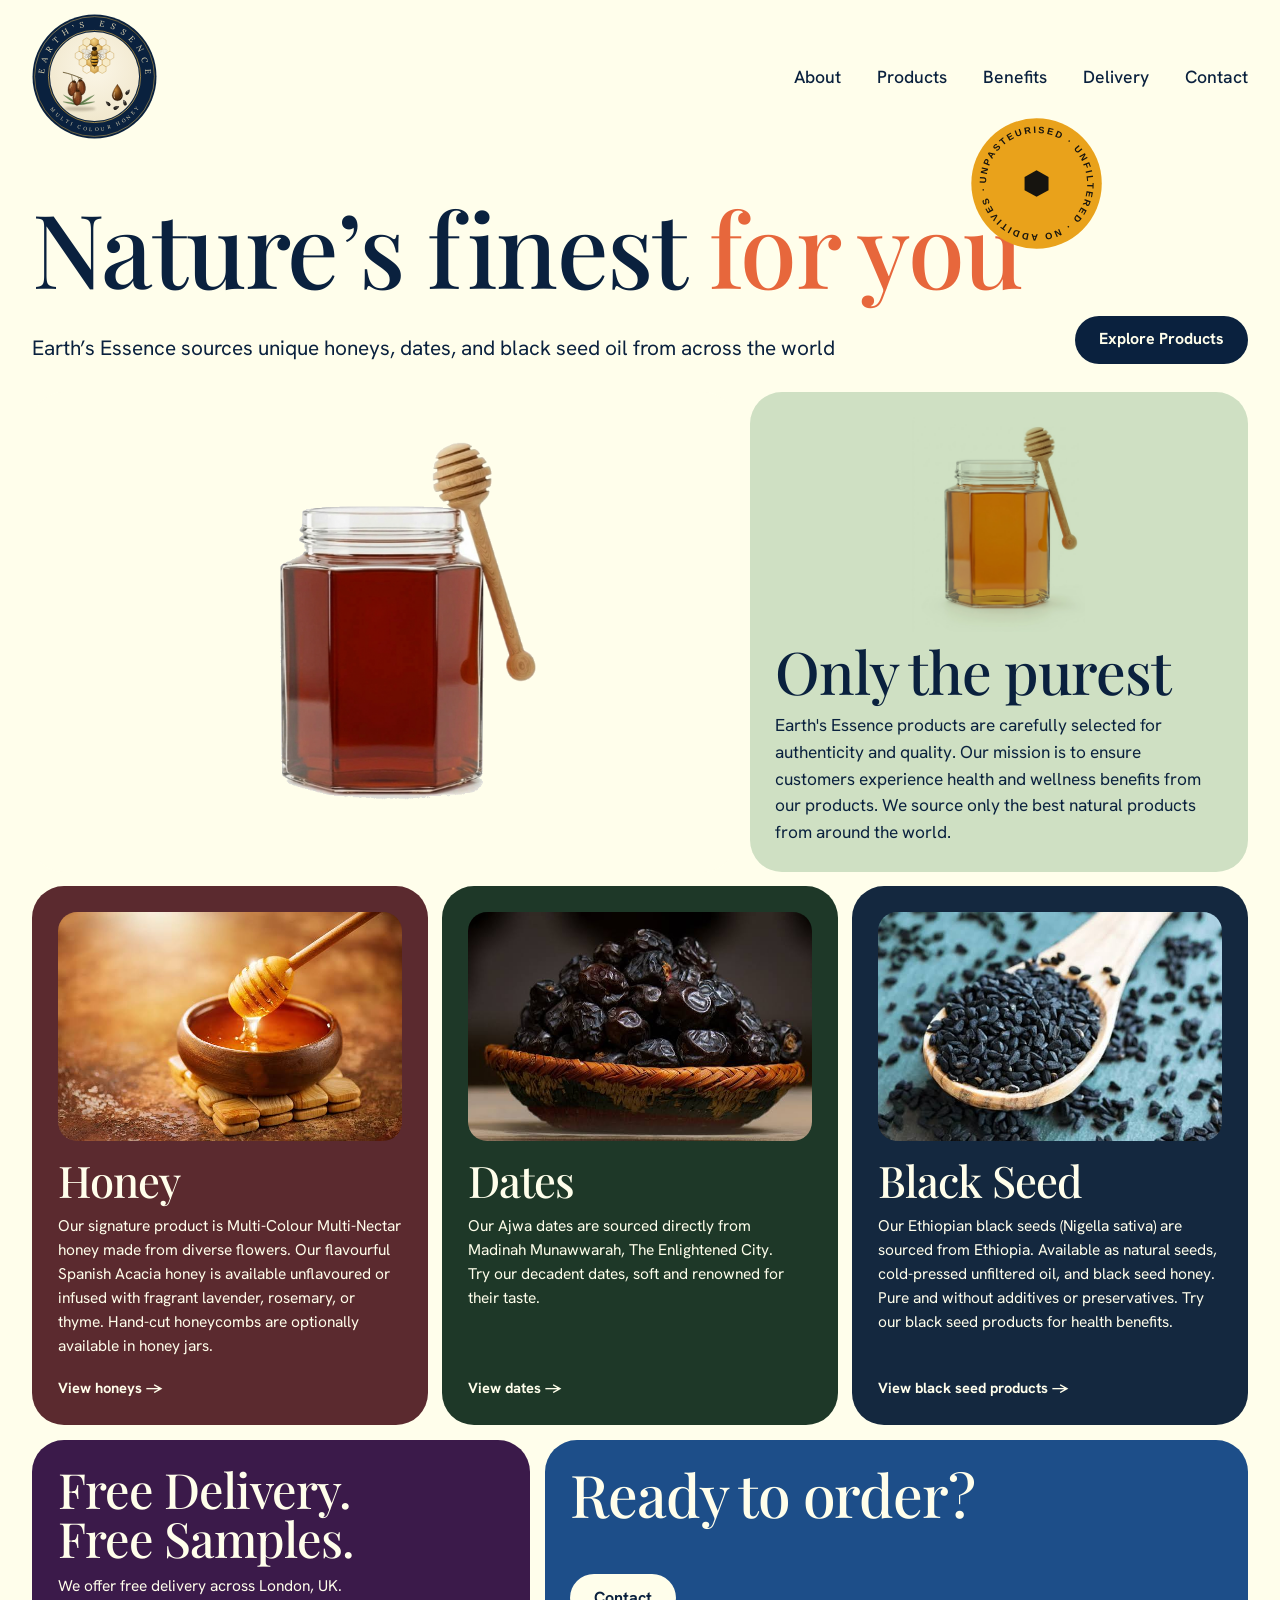
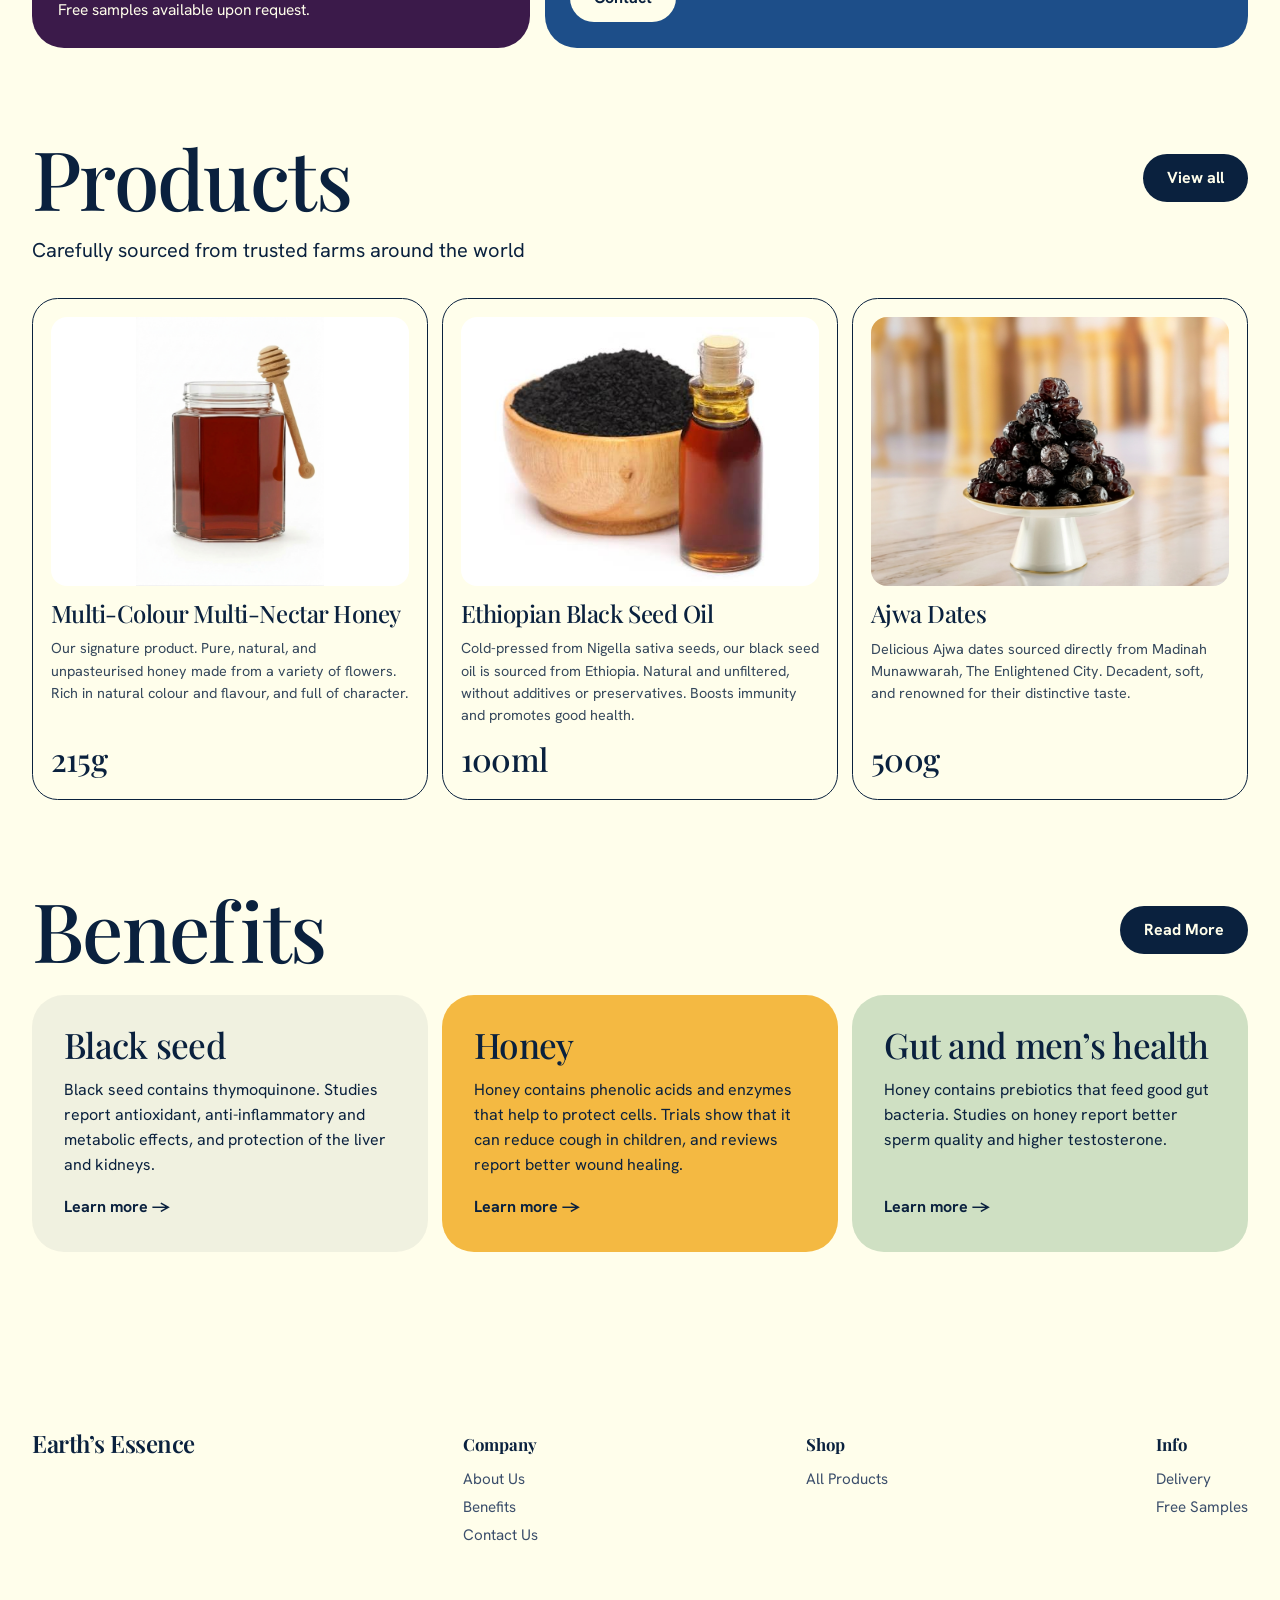
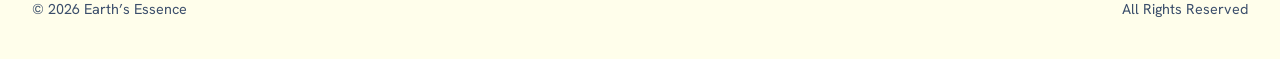
==== commit a566a99c: "Separate f and i in Benefits headings Co-Authored-By: Claude Sonnet 5.5 <noreply@anthropic.com> Clau" ====
--- a/index.html
+++ b/index.html
@@ -11,7 +11,7 @@
 <link rel="apple-touch-icon" href="assets/apple-touch-icon.png">
 <link rel="preconnect" href="https://fonts.googleapis.com"><link rel="preconnect" href="https://fonts.gstatic.com" crossorigin>
 <link href="https://fonts.googleapis.com/css2?family=Playfair+Display:wght@400;500;600&family=Hanken+Grotesk:wght@400;500;700&family=Lora:wght@400&display=swap" rel="stylesheet">
-<link rel="stylesheet" href="styles.css?v=20261022b">
+<link rel="stylesheet" href="styles.css?v=20261105b">
 </head>
 <body>
 <svg width="0" height="0" style="position: absolute" aria-hidden="true">
@@ -240,7 +240,7 @@
 <article class="p" data-cat="blackseed"><div class="ph"><img src="assets/seedoil.jpg" alt="Ethiopian Black Seed Oil" loading="lazy"></div><h4>Ethiopian Black Seed Oil</h4><p>Cold-pressed from Nigella sativa seeds, our black seed oil is sourced from Ethiopia. Natural and unfiltered, without additives or preservatives. Boosts immunity and promotes good health.</p><div class="meta"><b>100ml</b><a class="ord" href="https://wa.me/447985510305?text=Hi.%20I%20would%20like%20to%20order%20from%20Earth%27s%20Essence.%0A%0AProduct%3A%20Ethiopian%20Black%20Seed%20Oil%0AQuantity%3A%201%0AAddress%3A%20" target="_blank" rel="noopener">Order Now</a></div></article>
 <article class="p" data-cat="dates"><div class="ph full"><img src="assets/ajwa.png" alt="Ajwa Dates" loading="lazy"></div><h4>Ajwa Dates</h4><p>Delicious Ajwa dates sourced directly from Madinah Munawwarah, The Enlightened City. Decadent, soft, and renowned for their distinctive taste.</p><div class="meta"><b>500g</b><a class="ord" href="https://wa.me/447985510305?text=Hi.%20I%20would%20like%20to%20order%20from%20Earth%27s%20Essence.%0A%0AProduct%3A%20Ajwa%20Dates%0AQuantity%3A%201%0AAddress%3A%20" target="_blank" rel="noopener">Order Now</a></div></article>
 </div></section>
-<section id="benefits" style="padding-top:0"><div class="phead"><h2>Benefits</h2><a class="btn" href="benefits.html">Read More</a></div><div class="ben">
+<section id="benefits" style="padding-top:0"><div class="phead"><h2>Bene<b class="fx">f</b>its</h2><a class="btn" href="benefits.html">Read More</a></div><div class="ben">
 <div><h3>Black seed</h3><p>Black seed contains thymoquinone. Studies report antioxidant, anti-inflammatory and metabolic effects, and protection of the liver and kidneys.</p><a href="benefits.html#black-seed">Learn more →</a></div>
 <div><h3>Honey</h3><p>Honey contains phenolic acids and enzymes that help to protect cells. Trials show that it can reduce cough in children, and reviews report better wound healing.</p><a href="benefits.html#honey">Learn more →</a></div>
 <div><h3>Gut and men’s health</h3><p>Honey contains prebiotics that feed good gut bacteria. Studies on honey report better sperm quality and higher testosterone.</p><a href="benefits.html#hn-digestive">Learn more →</a></div>
@@ -248,6 +248,6 @@
 <footer><div class="fgrid"><div class="fbrand-col"><a class="fbrand" href="index.html"><svg viewBox="0 0 240 240" role="img" aria-label="Earth’s Essence logo"><use href="#esBadge"></use></svg><span>Earth’s Essence</span></a></div><div><b>Company</b><a href="#about">About Us</a><a href="benefits.html">Benefits</a><a href="https://wa.me/447985510305" target="_blank" rel="noopener">Contact Us</a></div><div><b>Shop</b><a href="products.html">All Products</a></div><div><b>Info</b><a href="#delivery">Delivery</a><a href="#delivery">Free Samples</a></div></div>
 <p class="copy"><span>© <span id="year">2026</span> Earth’s Essence</span><span>All Rights Reserved</span></p></footer>
 </div>
-<script src="script.js?v=20261022b"></script>
+<script src="script.js?v=20261105b"></script>
 </body>
 </html>
--- a/styles.css
+++ b/styles.css
@@ -3,8 +3,8 @@
 --display:'Playfair Display',Georgia,'Times New Roman',serif;--body:'Hanken Grotesk',system-ui,sans-serif;
 --ease:cubic-bezier(.2,.9,.3,1);--spring:linear(0,.0509,.1621,.2926,.4206,.5357,.6341,.7154,.781,.8328,.8734,.9046,.9286,.9468,.9605,.9707,.9784,.9841,.9884,.9915,.9938,.9955,.9967,.9976,.9983,.9987,.9991,.9993,1);--ease-out:cubic-bezier(.22,1,.36,1);--gap:.9rem;--section:clamp(3.25rem,7vw,6rem);color-scheme:light}
 *{box-sizing:border-box}
-html{scroll-behavior:smooth;scroll-padding-top:1rem}
-body{margin:0;background:var(--bg);color:var(--ink);font:400 1rem/1.55 var(--body);padding-inline:clamp(1rem,3vw,2rem);overflow-x:hidden;-webkit-font-smoothing:antialiased}
+html{scroll-behavior:smooth;scroll-padding-top:1rem;overflow-x:clip}
+body{margin:0;background:var(--bg);color:var(--ink);font:400 1rem/1.55 var(--body);padding-inline:clamp(1rem,3vw,2rem);overflow-x:clip;-webkit-font-smoothing:antialiased}
 a{color:inherit;text-decoration:none}
 img{display:block;max-width:100%}
 :focus-visible{outline:2px solid var(--blue);outline-offset:3px;border-radius:.4rem}
@@ -26,7 +26,7 @@
 /* hero headline */
 h1{font:500 clamp(3rem,10vw,8rem)/.9 var(--display);letter-spacing:-.015em;margin:clamp(1.25rem,4vw,3rem) 0 1.4rem;text-wrap:balance}
 @media(min-width:60.01rem){h1:not(.small){white-space:nowrap;font-size:clamp(5rem,8vw,8rem)}}
-h1 .fx{font:inherit;margin-right:.06em}
+.fx{font:inherit;margin-right:.06em}
 h1 span{color:var(--clay)}
 .sub{display:flex;justify-content:space-between;align-items:end;gap:1.25rem 2rem;flex-wrap:wrap;margin-bottom:1.75rem}
 .sub p{max-width:none;font-size:clamp(1.05rem,2.2vw,1.3rem);line-height:1.45;margin:0}
@@ -181,7 +181,8 @@
   .blist{grid-template-columns:repeat(2,minmax(0,1fr))}
   .bhead{grid-template-columns:1fr}
   /* mobile header: logo left, title centred, menu button right; header stays put while scrolling */
-  nav{display:flex;position:sticky;top:0;z-index:70;padding-block:.75rem;box-shadow:0 0 0 100vmax var(--bg);clip-path:inset(0 -100vmax);background:var(--bg)}
+  nav{display:flex;position:sticky;top:0;z-index:70;padding-block:.75rem;background:var(--bg)}
+  nav::before{content:"";position:absolute;z-index:-1;inset:0 calc(-1 * clamp(1rem,3vw,2rem));background:var(--bg)}
   .logo svg{width:3.2rem;height:3.2rem}
   .logo .wm{position:absolute;left:50%;top:50%;transform:translate(-50%,-50%);white-space:nowrap;font-size:1.3rem}
   nav ul{display:none}
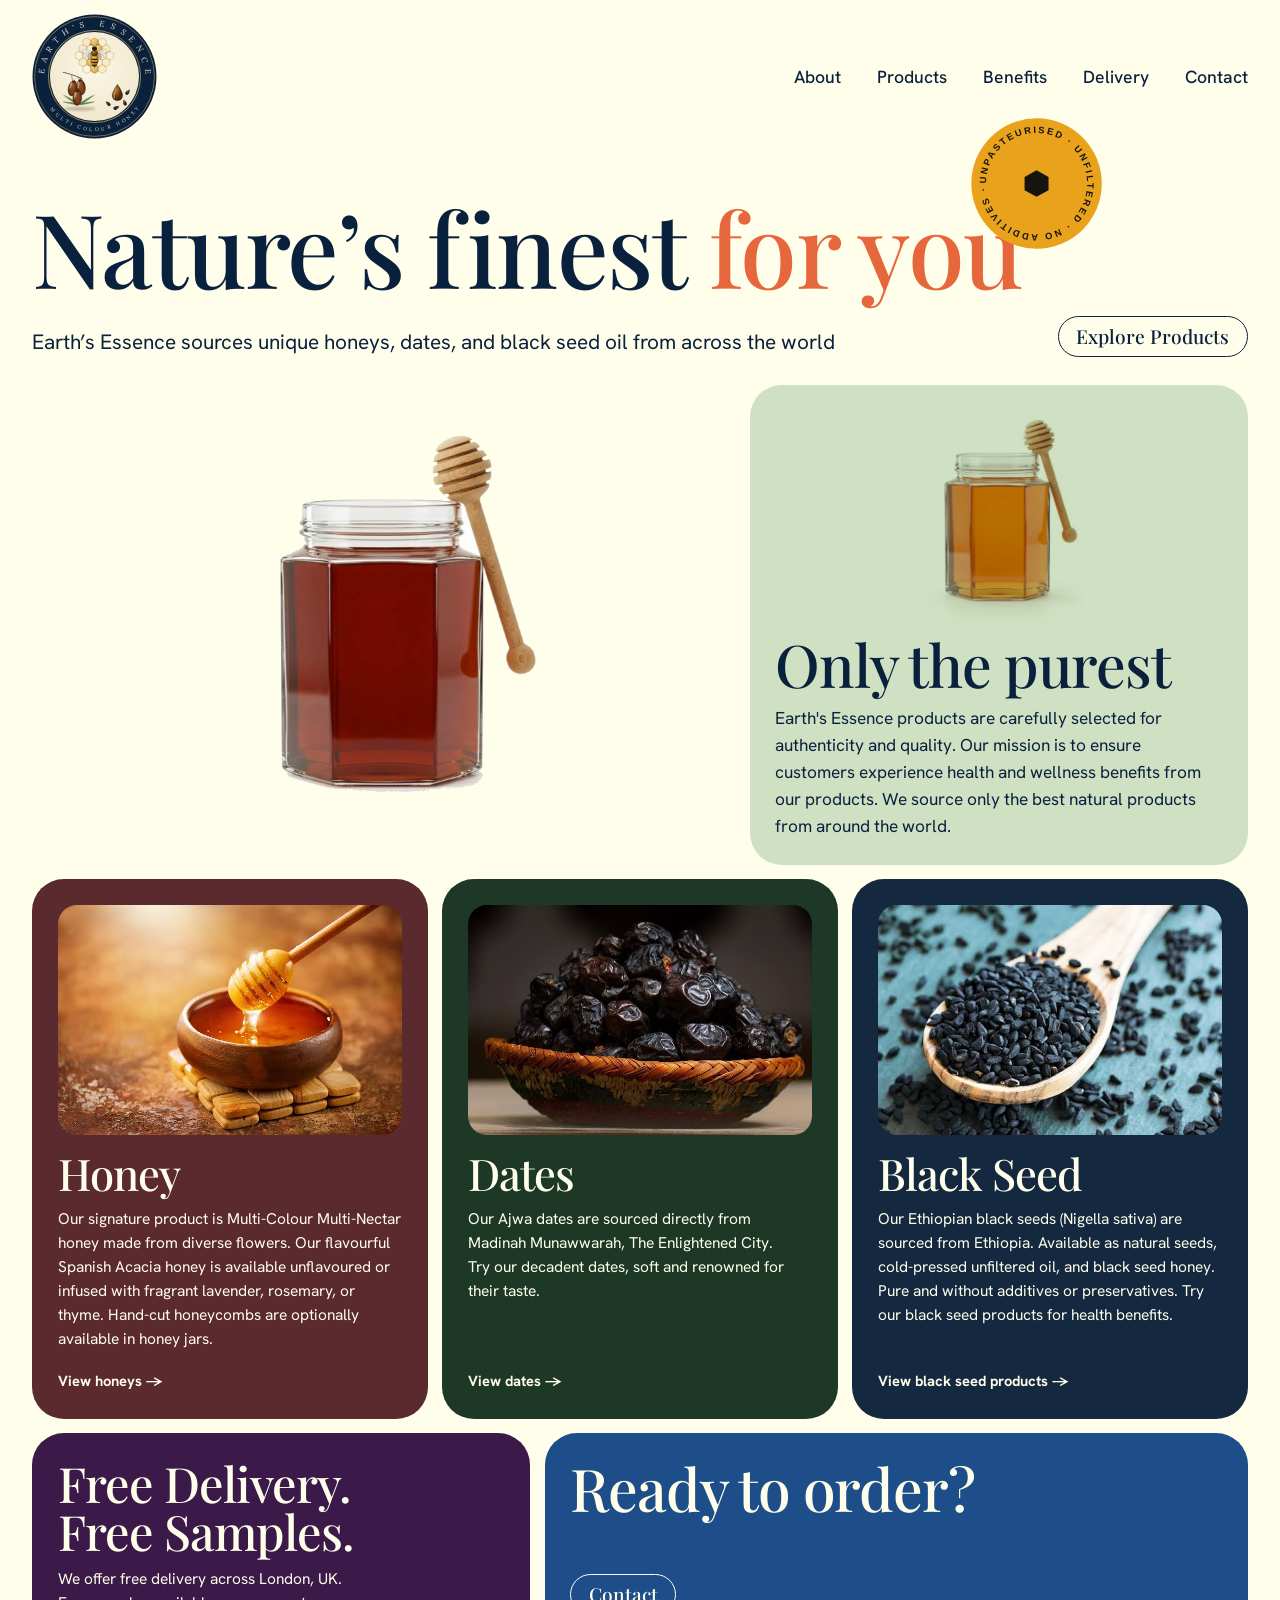
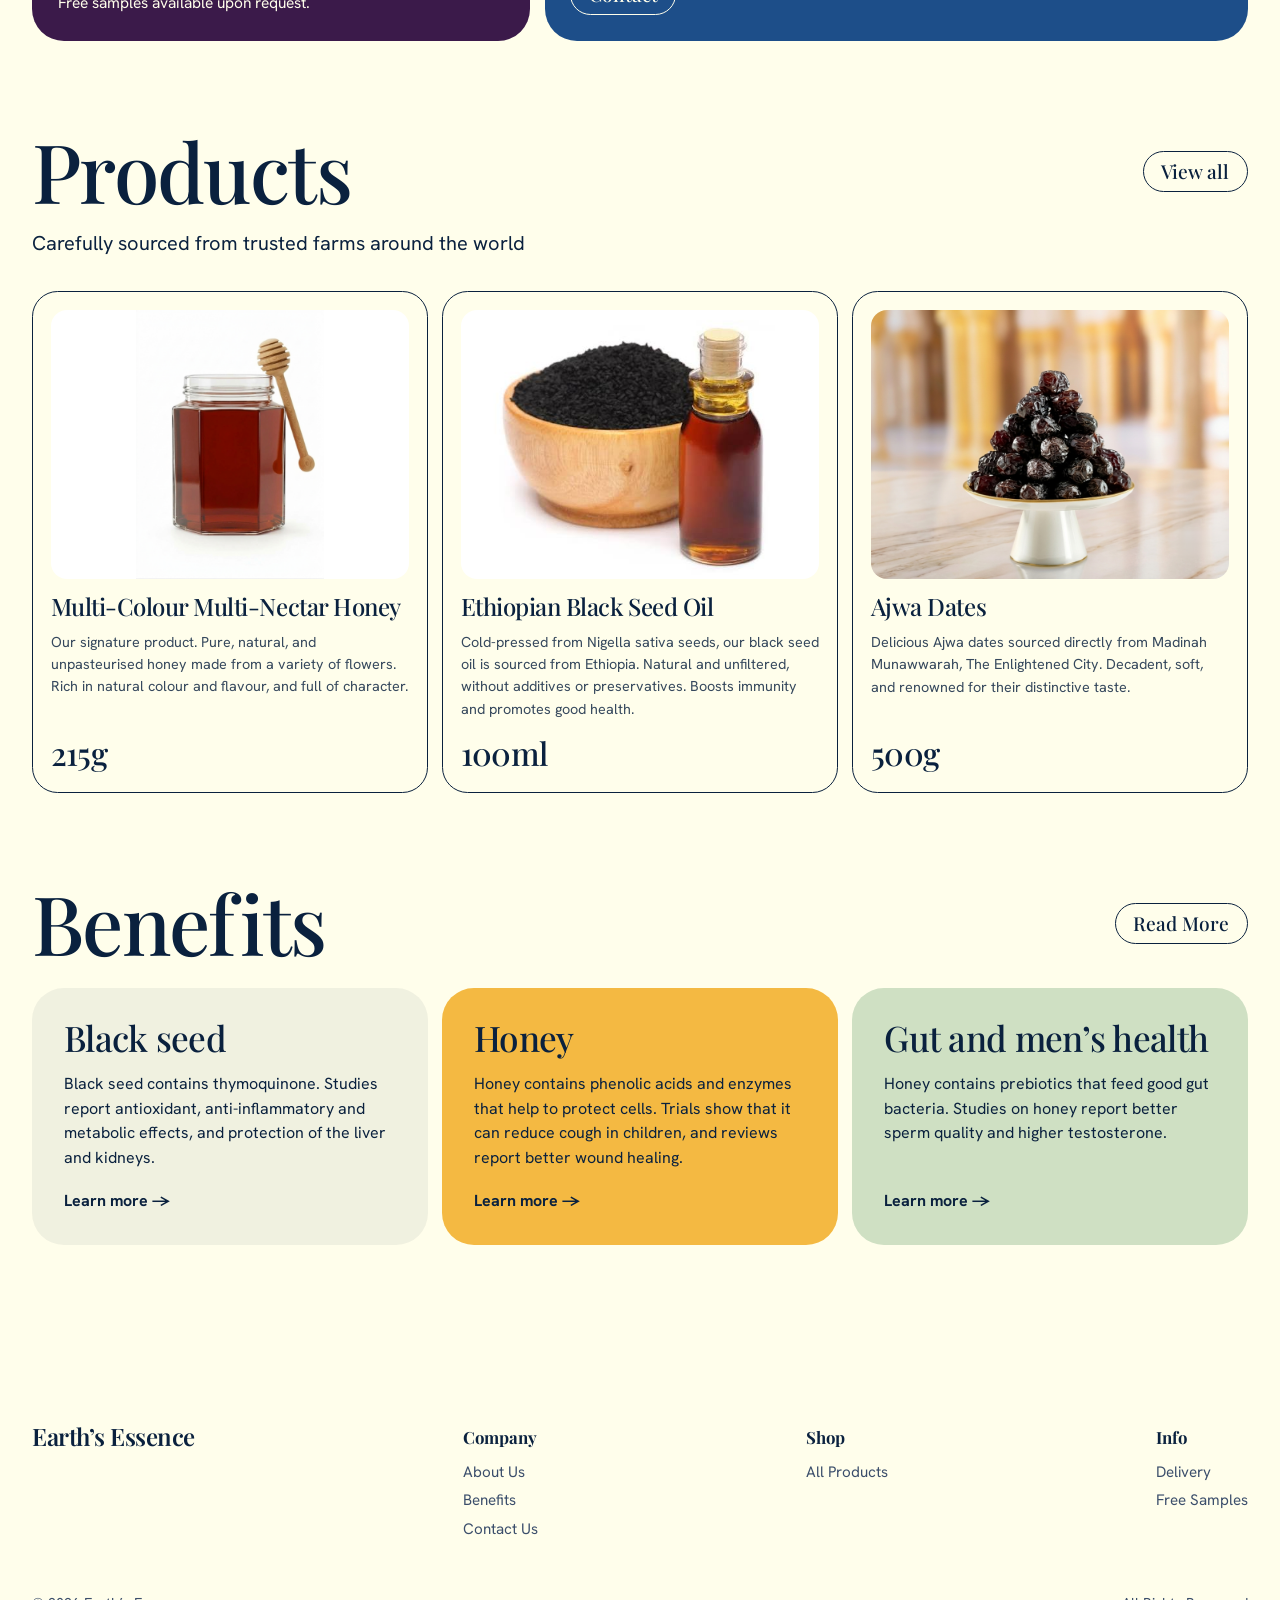
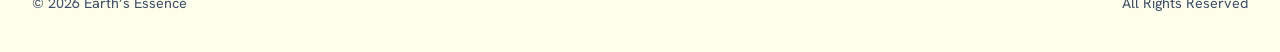
==== commit 44bddc6d: "Restyle all buttons like Order Now: outlined serif pill Co-Authored-By: Claude Sonnet 5.5 <noreply@a" ====
--- a/index.html
+++ b/index.html
@@ -11,7 +11,7 @@
 <link rel="apple-touch-icon" href="assets/apple-touch-icon.png">
 <link rel="preconnect" href="https://fonts.googleapis.com"><link rel="preconnect" href="https://fonts.gstatic.com" crossorigin>
 <link href="https://fonts.googleapis.com/css2?family=Playfair+Display:wght@400;500;600&family=Hanken+Grotesk:wght@400;500;700&family=Lora:wght@400&display=swap" rel="stylesheet">
-<link rel="stylesheet" href="styles.css?v=20261105b">
+<link rel="stylesheet" href="styles.css?v=20261105c">
 </head>
 <body>
 <svg width="0" height="0" style="position: absolute" aria-hidden="true">
@@ -248,6 +248,6 @@
 <footer><div class="fgrid"><div class="fbrand-col"><a class="fbrand" href="index.html"><svg viewBox="0 0 240 240" role="img" aria-label="Earth’s Essence logo"><use href="#esBadge"></use></svg><span>Earth’s Essence</span></a></div><div><b>Company</b><a href="#about">About Us</a><a href="benefits.html">Benefits</a><a href="https://wa.me/447985510305" target="_blank" rel="noopener">Contact Us</a></div><div><b>Shop</b><a href="products.html">All Products</a></div><div><b>Info</b><a href="#delivery">Delivery</a><a href="#delivery">Free Samples</a></div></div>
 <p class="copy"><span>© <span id="year">2026</span> Earth’s Essence</span><span>All Rights Reserved</span></p></footer>
 </div>
-<script src="script.js?v=20261105b"></script>
+<script src="script.js?v=20261105c"></script>
 </body>
 </html>
--- a/styles.css
+++ b/styles.css
@@ -20,8 +20,8 @@
 nav ul a{display:block;padding:.5rem 1rem;border-radius:99px;font-weight:500;font-size:.92rem;transition:background .25s,color .25s}
 nav ul a:hover{background:var(--bg)}
 nav ul a[aria-current="page"]{background:var(--ink);color:var(--bg)}
-.btn{display:inline-block;background:var(--ink);color:var(--bg);font-weight:700;padding:.85rem 1.5rem;border-radius:99px;border:0;cursor:pointer;font-family:inherit;font-size:1rem;line-height:1.3;transition:transform .35s var(--ease)}
-.btn:hover{transform:scale(1.04)}.btn:active{transform:scale(.97)}
+.btn{display:inline-block;background:transparent;color:var(--ink);font:500 1.2rem/1.3 var(--display);padding:.45rem 1.1rem;border:1.5px solid var(--ink);border-radius:2rem;cursor:pointer;white-space:nowrap;text-decoration:none;transition:background .2s,color .2s,border-color .2s,transform .35s var(--ease)}
+.btn:hover{background:var(--ink);color:var(--bg)}.btn:active{transform:scale(.97)}
 
 /* hero headline */
 h1{font:500 clamp(3rem,10vw,8rem)/.9 var(--display);letter-spacing:-.015em;margin:clamp(1.25rem,4vw,3rem) 0 1.4rem;text-wrap:balance}
@@ -73,7 +73,8 @@
 .blue h3{margin:0;font-size:clamp(2.2rem,4.6vw,4rem)}
 .blue div{display:flex;flex-direction:column;align-items:flex-start;gap:1rem;max-width:22rem}
 .blue p{margin:0}
-.blue .btn{background:var(--bg);color:var(--ink)}
+.blue .btn{color:var(--bg);border-color:var(--bg)}
+.blue .btn:hover{background:var(--bg);color:var(--blue)}
 
 /* sections */
 section{padding-block:var(--section)}
@@ -107,7 +108,7 @@
 /* filters */
 .filters{display:flex;align-items:center;flex-wrap:wrap;gap:.5rem;margin:0 0 1.75rem}
 .filters .fl{display:inline-flex;align-items:center;gap:.45rem;font-weight:700;font-size:.9rem;margin-right:.4rem}
-.filters button{font:600 .92rem/1 var(--body);color:var(--ink);background:none;border:1.5px solid var(--ink);padding:.7rem 1.15rem;border-radius:99px;cursor:pointer;transition:background .25s,color .25s,transform .12s}
+.filters button{font:500 1.2rem/1.3 var(--display);color:var(--ink);background:none;border:1.5px solid var(--ink);padding:.35rem .9rem;border-radius:2rem;cursor:pointer;transition:background .25s,color .25s,transform .12s}
 .filters button:hover{background:rgba(10,33,62,.08)}
 .filters button:active{transform:scale(.96)}
 .filters button[aria-pressed="true"]{background:var(--ink);color:var(--bg)}
@@ -239,7 +240,7 @@
 @media(prefers-reduced-motion:reduce){
   html{scroll-behavior:auto}
   *,*::before,*::after{transition-duration:.15s!important;transition-delay:0s!important}
-  .btn:hover,.btn:active,a.t:hover,a.t:hover .im img,.burger:active{transform:none!important}
+  .btn:active,a.t:hover,a.t:hover .im img,.burger:active{transform:none!important}
   .p.pop{animation:none}
   .spin{animation:none}
   .overlay,.overlay.open{clip-path:none;transition:opacity .15s ease,visibility 0s linear .15s!important}
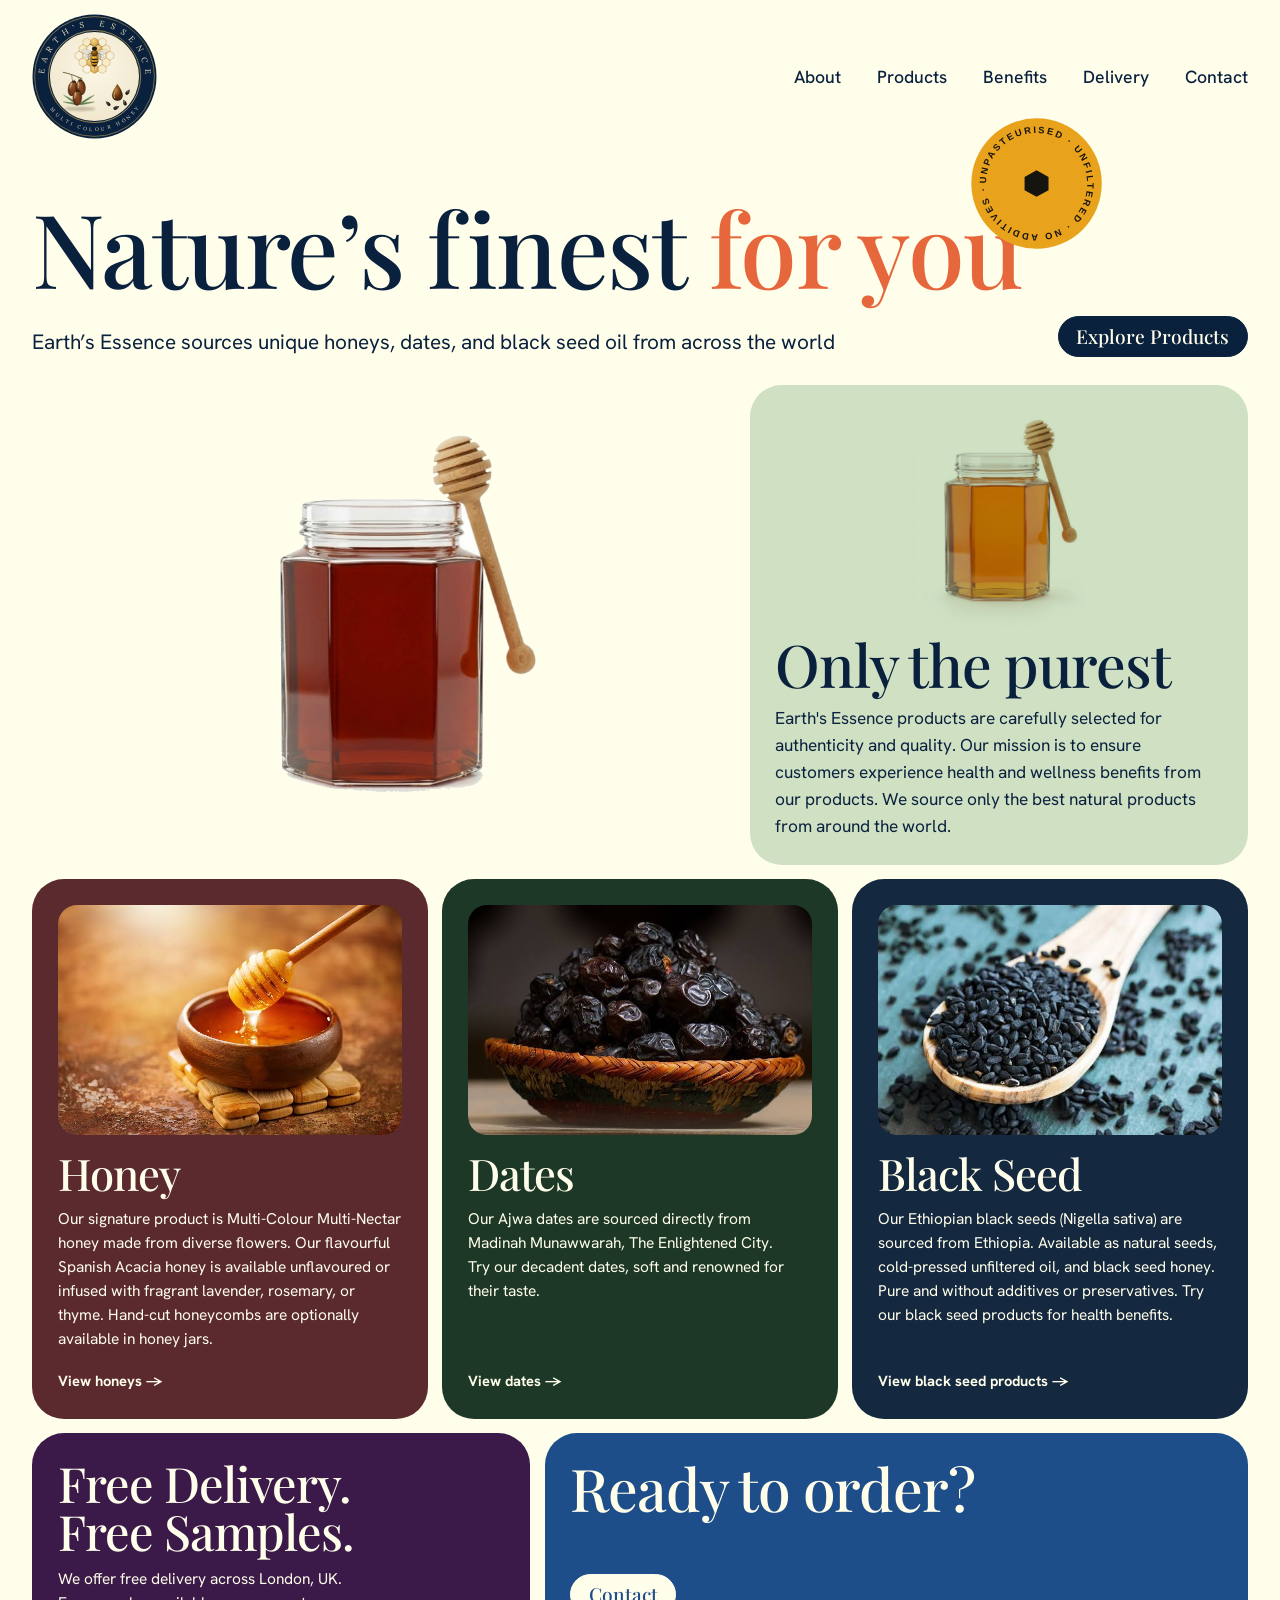
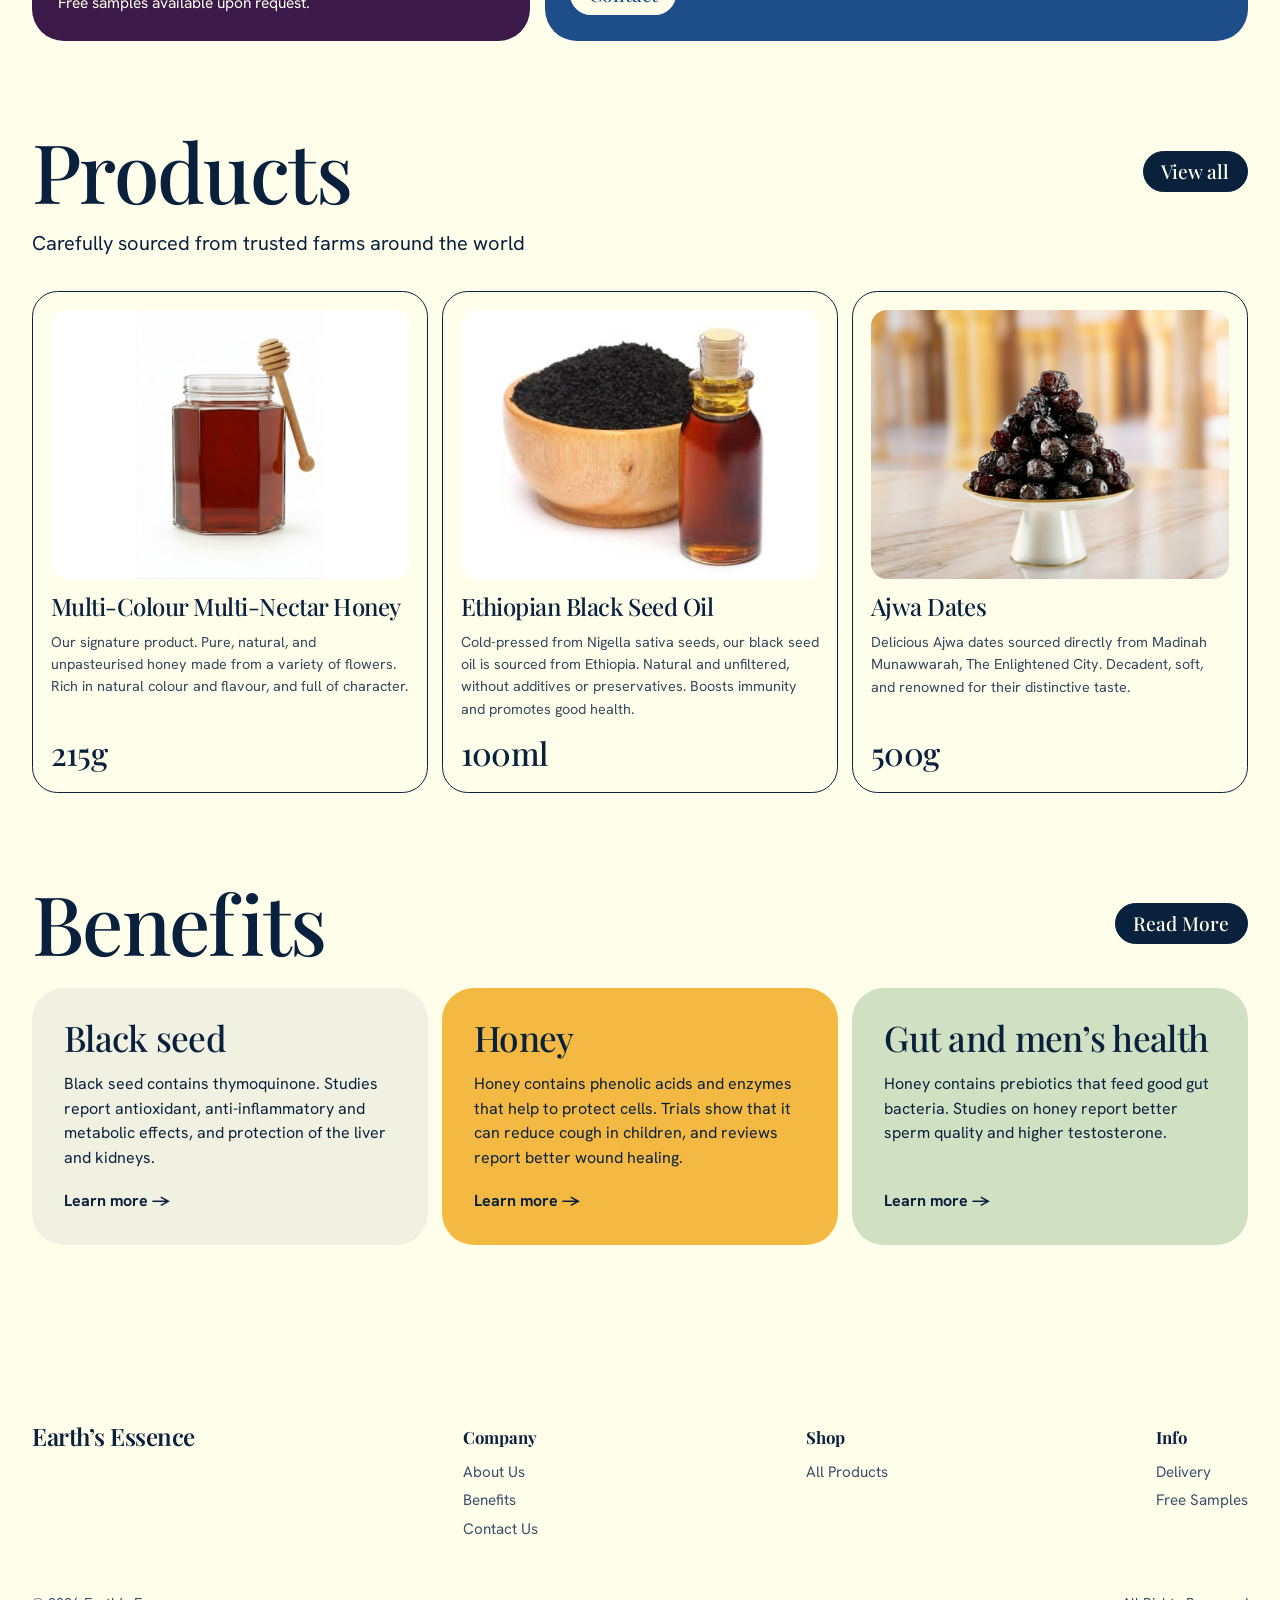
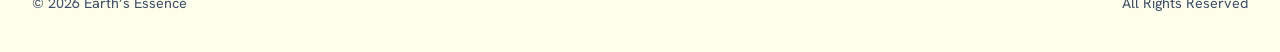
==== commit b5e0a2d8: "Buttons: solid fill by default, outline on hover Co-Authored-By: Claude Sonnet 5.5 <noreply@anthropi" ====
--- a/index.html
+++ b/index.html
@@ -11,7 +11,7 @@
 <link rel="apple-touch-icon" href="assets/apple-touch-icon.png">
 <link rel="preconnect" href="https://fonts.googleapis.com"><link rel="preconnect" href="https://fonts.gstatic.com" crossorigin>
 <link href="https://fonts.googleapis.com/css2?family=Playfair+Display:wght@400;500;600&family=Hanken+Grotesk:wght@400;500;700&family=Lora:wght@400&display=swap" rel="stylesheet">
-<link rel="stylesheet" href="styles.css?v=20261105c">
+<link rel="stylesheet" href="styles.css?v=20261105d">
 </head>
 <body>
 <svg width="0" height="0" style="position: absolute" aria-hidden="true">
@@ -248,6 +248,6 @@
 <footer><div class="fgrid"><div class="fbrand-col"><a class="fbrand" href="index.html"><svg viewBox="0 0 240 240" role="img" aria-label="Earth’s Essence logo"><use href="#esBadge"></use></svg><span>Earth’s Essence</span></a></div><div><b>Company</b><a href="#about">About Us</a><a href="benefits.html">Benefits</a><a href="https://wa.me/447985510305" target="_blank" rel="noopener">Contact Us</a></div><div><b>Shop</b><a href="products.html">All Products</a></div><div><b>Info</b><a href="#delivery">Delivery</a><a href="#delivery">Free Samples</a></div></div>
 <p class="copy"><span>© <span id="year">2026</span> Earth’s Essence</span><span>All Rights Reserved</span></p></footer>
 </div>
-<script src="script.js?v=20261105c"></script>
+<script src="script.js?v=20261105d"></script>
 </body>
 </html>
--- a/styles.css
+++ b/styles.css
@@ -20,8 +20,8 @@
 nav ul a{display:block;padding:.5rem 1rem;border-radius:99px;font-weight:500;font-size:.92rem;transition:background .25s,color .25s}
 nav ul a:hover{background:var(--bg)}
 nav ul a[aria-current="page"]{background:var(--ink);color:var(--bg)}
-.btn{display:inline-block;background:transparent;color:var(--ink);font:500 1.2rem/1.3 var(--display);padding:.45rem 1.1rem;border:1.5px solid var(--ink);border-radius:2rem;cursor:pointer;white-space:nowrap;text-decoration:none;transition:background .2s,color .2s,border-color .2s,transform .35s var(--ease)}
-.btn:hover{background:var(--ink);color:var(--bg)}.btn:active{transform:scale(.97)}
+.btn{display:inline-block;background:var(--ink);color:var(--bg);font:500 1.2rem/1.3 var(--display);padding:.45rem 1.1rem;border:1.5px solid var(--ink);border-radius:2rem;cursor:pointer;white-space:nowrap;text-decoration:none;transition:background .2s,color .2s,border-color .2s,transform .35s var(--ease)}
+.btn:hover{background:transparent;color:var(--ink)}.btn:active{transform:scale(.97)}
 
 /* hero headline */
 h1{font:500 clamp(3rem,10vw,8rem)/.9 var(--display);letter-spacing:-.015em;margin:clamp(1.25rem,4vw,3rem) 0 1.4rem;text-wrap:balance}
@@ -73,8 +73,8 @@
 .blue h3{margin:0;font-size:clamp(2.2rem,4.6vw,4rem)}
 .blue div{display:flex;flex-direction:column;align-items:flex-start;gap:1rem;max-width:22rem}
 .blue p{margin:0}
-.blue .btn{color:var(--bg);border-color:var(--bg)}
-.blue .btn:hover{background:var(--bg);color:var(--blue)}
+.blue .btn{background:var(--bg);color:var(--blue);border-color:var(--bg)}
+.blue .btn:hover{background:transparent;color:var(--bg)}
 
 /* sections */
 section{padding-block:var(--section)}
@@ -108,10 +108,11 @@
 /* filters */
 .filters{display:flex;align-items:center;flex-wrap:wrap;gap:.5rem;margin:0 0 1.75rem}
 .filters .fl{display:inline-flex;align-items:center;gap:.45rem;font-weight:700;font-size:.9rem;margin-right:.4rem}
-.filters button{font:500 1.2rem/1.3 var(--display);color:var(--ink);background:none;border:1.5px solid var(--ink);padding:.35rem .9rem;border-radius:2rem;cursor:pointer;transition:background .25s,color .25s,transform .12s}
-.filters button:hover{background:rgba(10,33,62,.08)}
+.filters button{font:500 1.2rem/1.3 var(--display);color:var(--bg);background:var(--ink);border:1.5px solid var(--ink);padding:.35rem .9rem;border-radius:2rem;cursor:pointer;transition:background .25s,color .25s,transform .12s}
+.filters button:hover{background:transparent;color:var(--ink)}
 .filters button:active{transform:scale(.96)}
-.filters button[aria-pressed="true"]{background:var(--ink);color:var(--bg)}
+.filters button[aria-pressed="true"]{background:var(--clay);border-color:var(--clay);color:#fff}
+.filters button[aria-pressed="true"]:hover{background:transparent;color:var(--clay)}
 
 /* benefits home */
 .ben{display:grid;grid-template-columns:repeat(3,minmax(0,1fr));gap:var(--gap)}
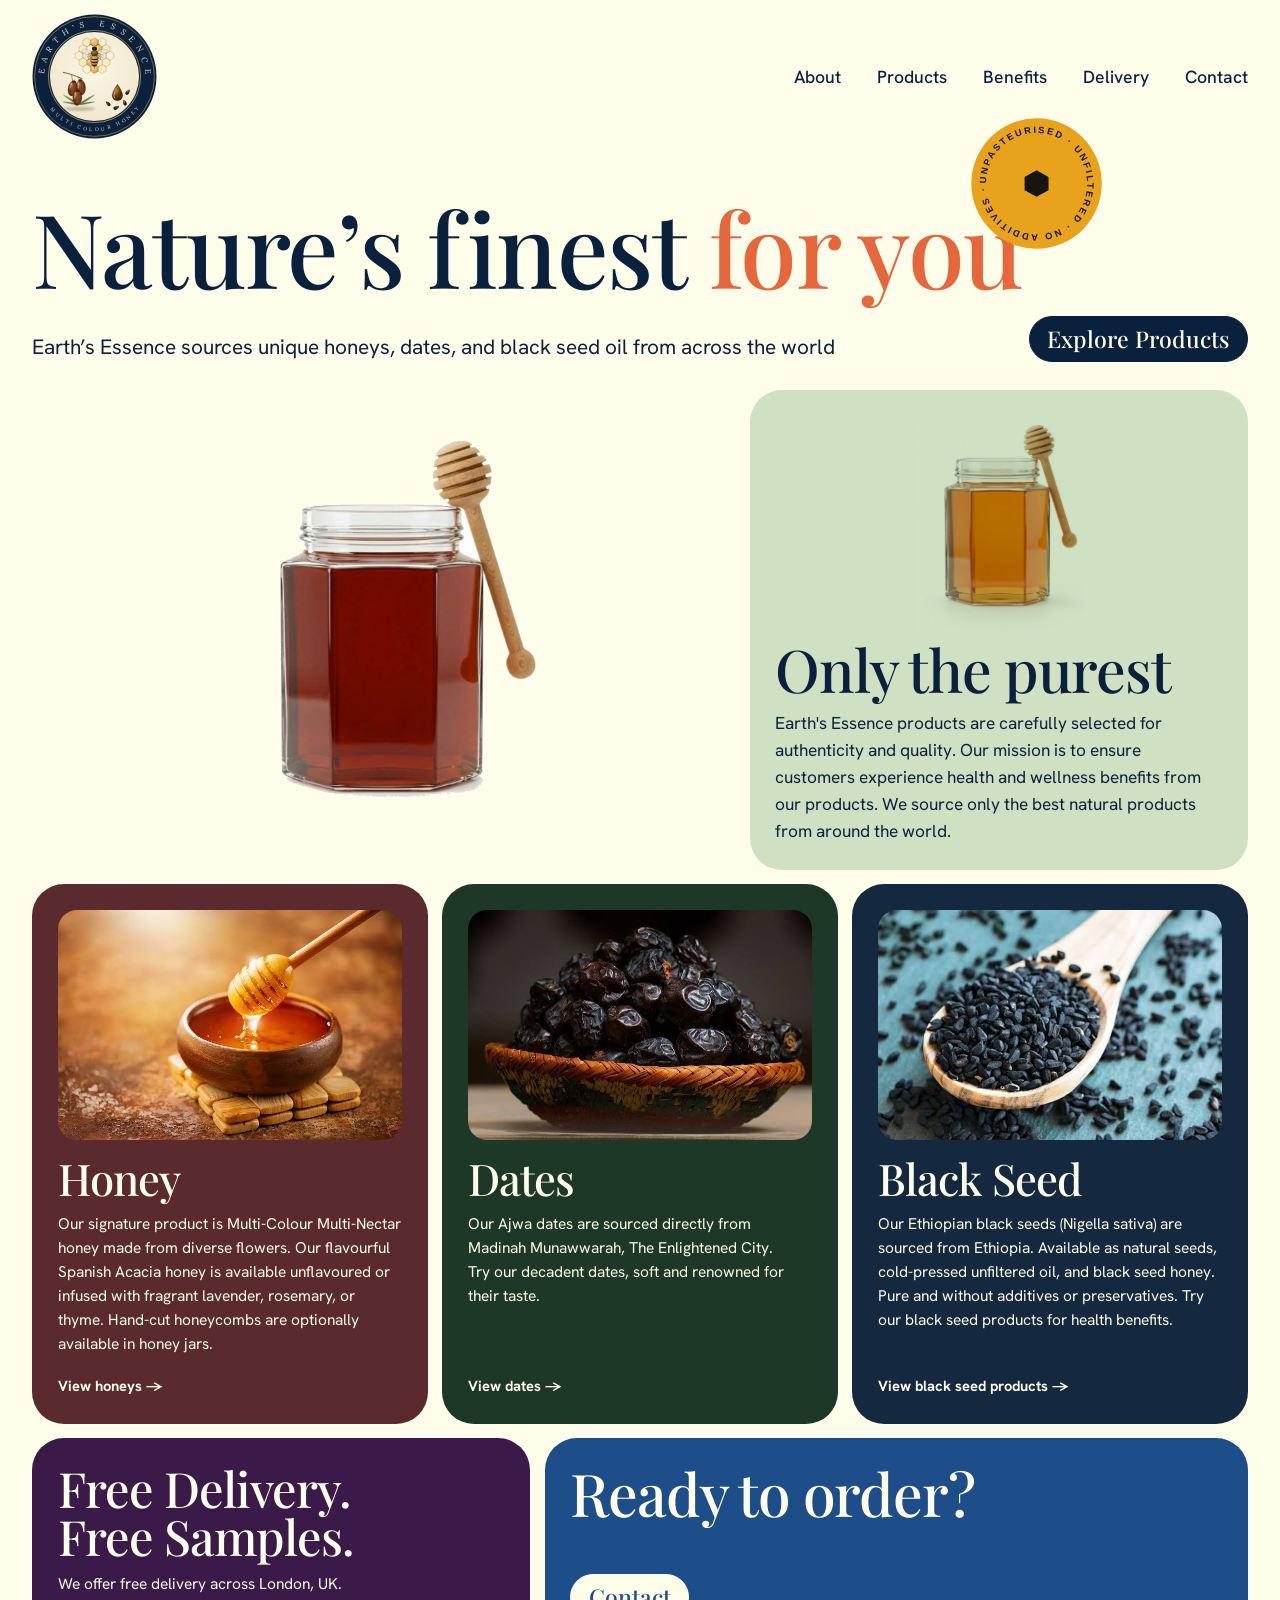
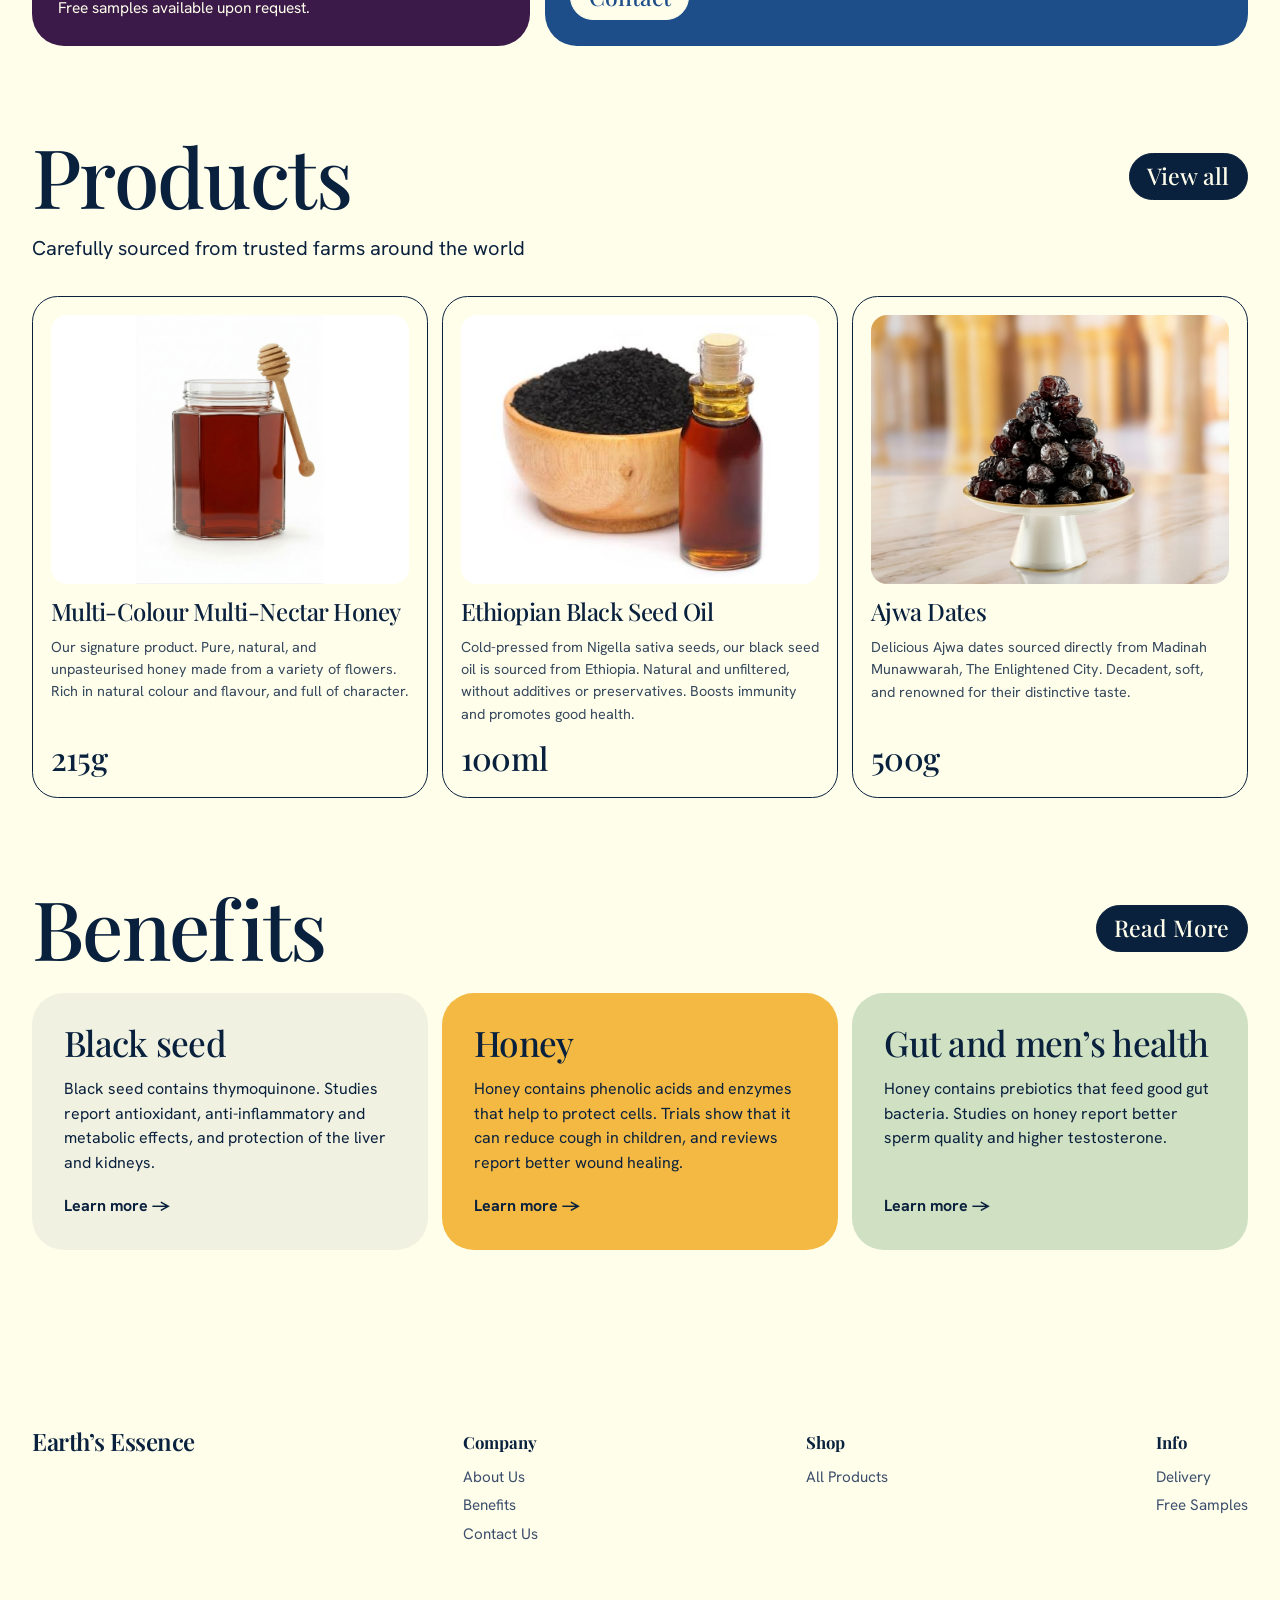
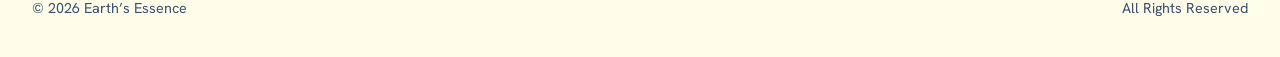
==== commit a9b72632: "Buttons: text 20% bigger (not Order Now); let section heads wrap on tiny screens Co-Authored-By: Cla" ====
--- a/index.html
+++ b/index.html
@@ -11,7 +11,7 @@
 <link rel="apple-touch-icon" href="assets/apple-touch-icon.png">
 <link rel="preconnect" href="https://fonts.googleapis.com"><link rel="preconnect" href="https://fonts.gstatic.com" crossorigin>
 <link href="https://fonts.googleapis.com/css2?family=Playfair+Display:wght@400;500;600&family=Hanken+Grotesk:wght@400;500;700&family=Lora:wght@400&display=swap" rel="stylesheet">
-<link rel="stylesheet" href="styles.css?v=20261105d">
+<link rel="stylesheet" href="styles.css?v=20261105e">
 </head>
 <body>
 <svg width="0" height="0" style="position: absolute" aria-hidden="true">
@@ -248,6 +248,6 @@
 <footer><div class="fgrid"><div class="fbrand-col"><a class="fbrand" href="index.html"><svg viewBox="0 0 240 240" role="img" aria-label="Earth’s Essence logo"><use href="#esBadge"></use></svg><span>Earth’s Essence</span></a></div><div><b>Company</b><a href="#about">About Us</a><a href="benefits.html">Benefits</a><a href="https://wa.me/447985510305" target="_blank" rel="noopener">Contact Us</a></div><div><b>Shop</b><a href="products.html">All Products</a></div><div><b>Info</b><a href="#delivery">Delivery</a><a href="#delivery">Free Samples</a></div></div>
 <p class="copy"><span>© <span id="year">2026</span> Earth’s Essence</span><span>All Rights Reserved</span></p></footer>
 </div>
-<script src="script.js?v=20261105d"></script>
+<script src="script.js?v=20261105e"></script>
 </body>
 </html>
--- a/styles.css
+++ b/styles.css
@@ -20,7 +20,7 @@
 nav ul a{display:block;padding:.5rem 1rem;border-radius:99px;font-weight:500;font-size:.92rem;transition:background .25s,color .25s}
 nav ul a:hover{background:var(--bg)}
 nav ul a[aria-current="page"]{background:var(--ink);color:var(--bg)}
-.btn{display:inline-block;background:var(--ink);color:var(--bg);font:500 1.2rem/1.3 var(--display);padding:.45rem 1.1rem;border:1.5px solid var(--ink);border-radius:2rem;cursor:pointer;white-space:nowrap;text-decoration:none;transition:background .2s,color .2s,border-color .2s,transform .35s var(--ease)}
+.btn{display:inline-block;background:var(--ink);color:var(--bg);font:500 1.44rem/1.3 var(--display);padding:.45rem 1.1rem;border:1.5px solid var(--ink);border-radius:2rem;cursor:pointer;white-space:nowrap;text-decoration:none;transition:background .2s,color .2s,border-color .2s,transform .35s var(--ease)}
 .btn:hover{background:transparent;color:var(--ink)}.btn:active{transform:scale(.97)}
 
 /* hero headline */
@@ -79,7 +79,7 @@
 /* sections */
 section{padding-block:var(--section)}
 h2{font:500 clamp(2.5rem,6.4vw,5.2rem)/1 var(--display);letter-spacing:-.02em;margin:0}
-.phead{display:flex;justify-content:space-between;align-items:center;gap:1rem;margin-bottom:1.5rem}
+.phead{flex-wrap:wrap;display:flex;justify-content:space-between;align-items:center;gap:1rem;margin-bottom:1.5rem}
 .lede{font-size:clamp(1.05rem,2.2vw,1.25rem);max-width:none;margin:0 0 2rem}
 .phead + .lede{margin-top:-.5rem}
 
@@ -108,7 +108,7 @@
 /* filters */
 .filters{display:flex;align-items:center;flex-wrap:wrap;gap:.5rem;margin:0 0 1.75rem}
 .filters .fl{display:inline-flex;align-items:center;gap:.45rem;font-weight:700;font-size:.9rem;margin-right:.4rem}
-.filters button{font:500 1.2rem/1.3 var(--display);color:var(--bg);background:var(--ink);border:1.5px solid var(--ink);padding:.35rem .9rem;border-radius:2rem;cursor:pointer;transition:background .25s,color .25s,transform .12s}
+.filters button{font:500 1.44rem/1.3 var(--display);color:var(--bg);background:var(--ink);border:1.5px solid var(--ink);padding:.35rem .9rem;border-radius:2rem;cursor:pointer;transition:background .25s,color .25s,transform .12s}
 .filters button:hover{background:transparent;color:var(--ink)}
 .filters button:active{transform:scale(.96)}
 .filters button[aria-pressed="true"]{background:var(--clay);border-color:var(--clay);color:#fff}
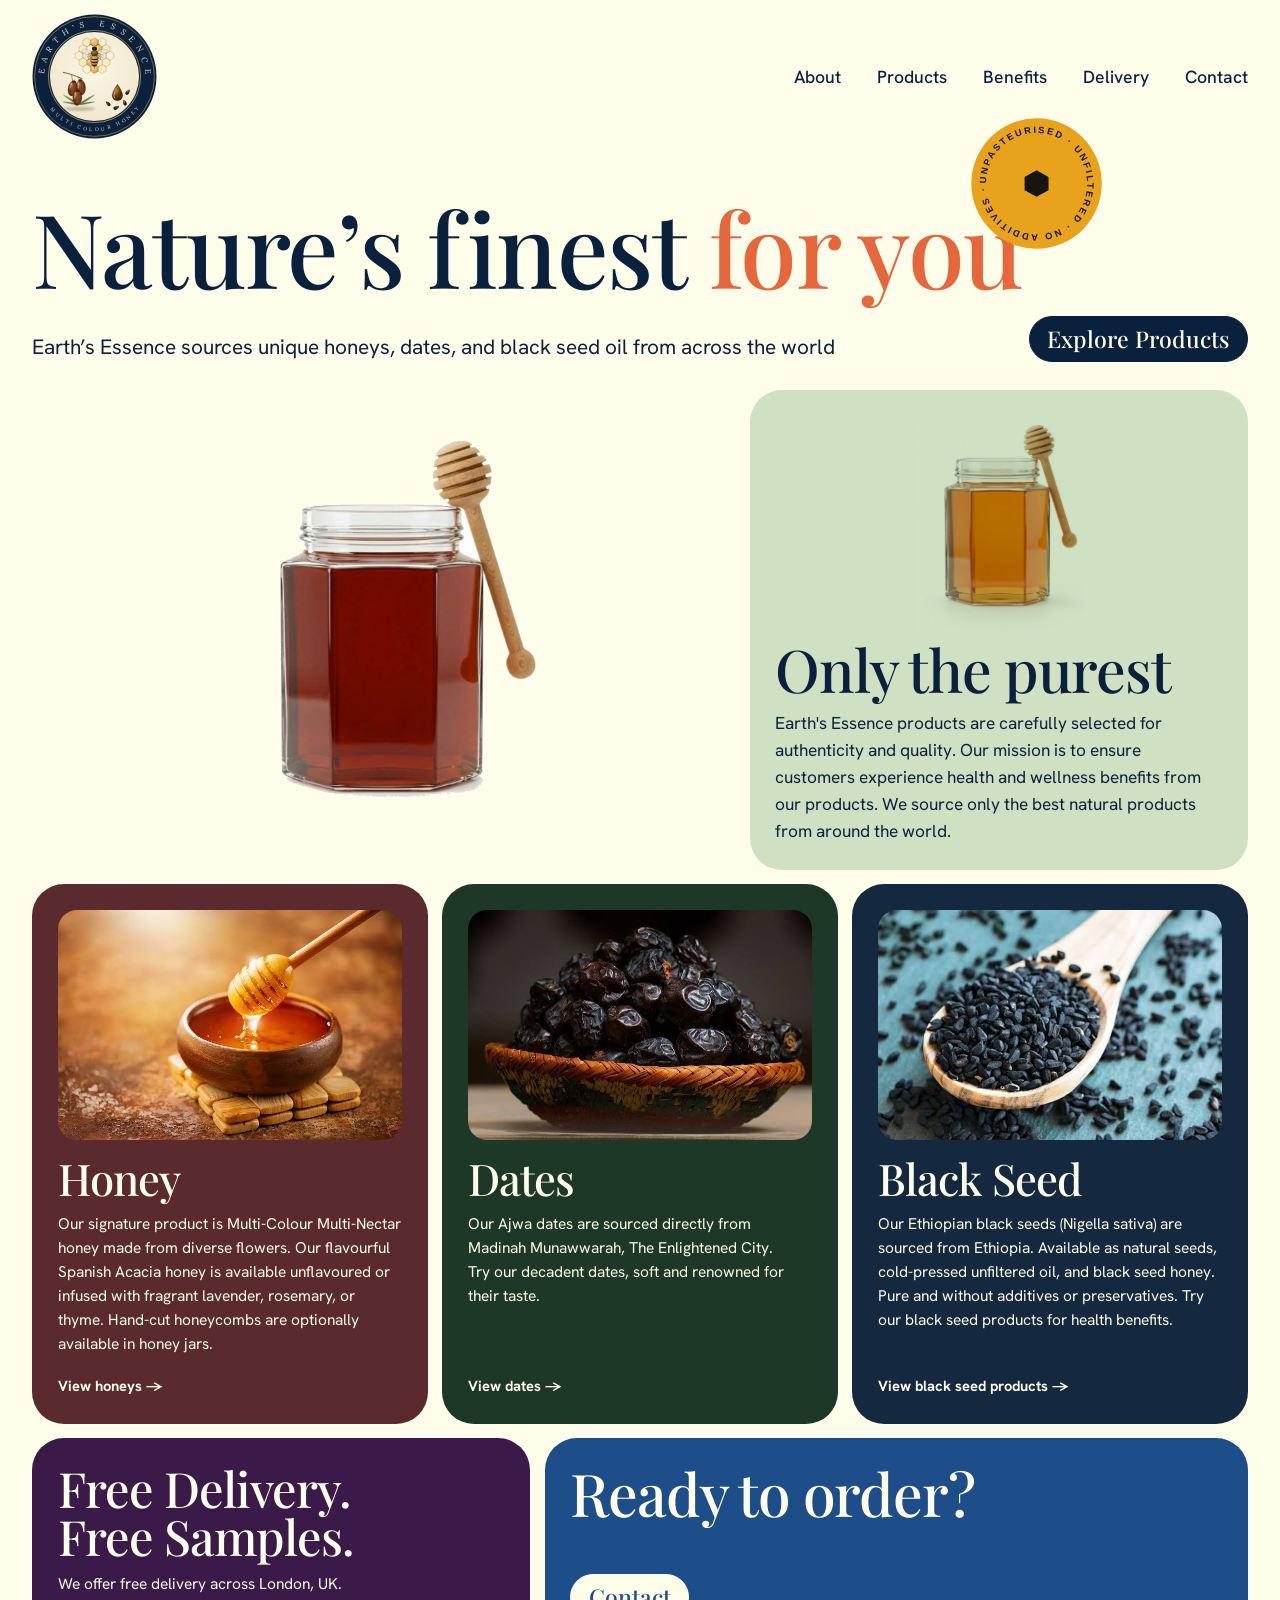
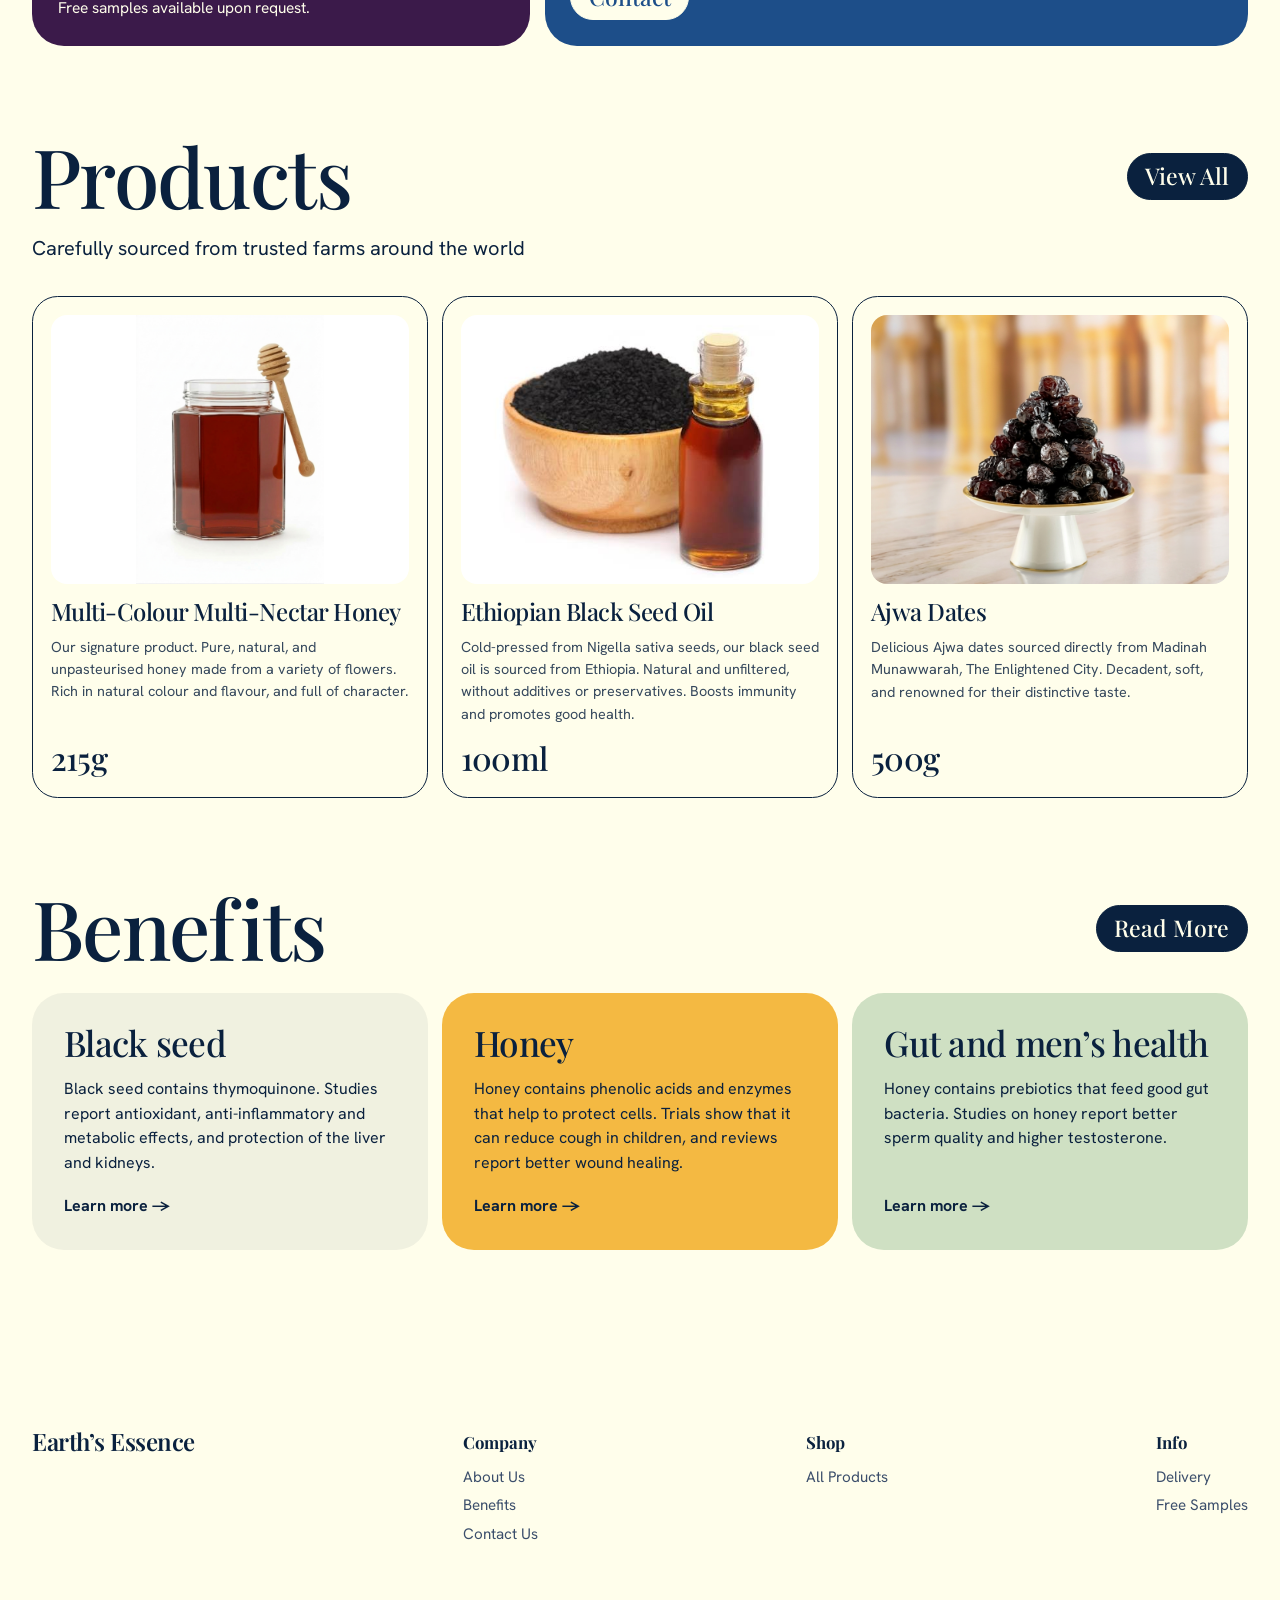
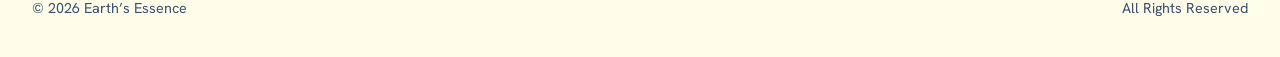
==== commit 4fe05e68: "View all -> View All Co-Authored-By: Claude Sonnet 5.5 <noreply@anthropic.com> Claude-Session: https" ====
--- a/index.html
+++ b/index.html
@@ -11,7 +11,7 @@
 <link rel="apple-touch-icon" href="assets/apple-touch-icon.png">
 <link rel="preconnect" href="https://fonts.googleapis.com"><link rel="preconnect" href="https://fonts.gstatic.com" crossorigin>
 <link href="https://fonts.googleapis.com/css2?family=Playfair+Display:wght@400;500;600&family=Hanken+Grotesk:wght@400;500;700&family=Lora:wght@400&display=swap" rel="stylesheet">
-<link rel="stylesheet" href="styles.css?v=20261105e">
+<link rel="stylesheet" href="styles.css?v=20261105f">
 </head>
 <body>
 <svg width="0" height="0" style="position: absolute" aria-hidden="true">
@@ -233,7 +233,7 @@
 <div class="t free" id="delivery"><h3>Free Delivery. Free Samples.</h3><p>We offer free delivery across London, UK.</p><p>Free samples available upon request.</p></div>
 <div class="t blue" id="contact"><h3>Ready to order?</h3><div><a class="btn" href="https://wa.me/447985510305" target="_blank" rel="noopener">Contact</a></div></div>
 </div>
-<section id="products"><div class="phead"><h2>Products</h2><a class="btn" href="products.html">View all</a></div>
+<section id="products"><div class="phead"><h2>Products</h2><a class="btn" href="products.html">View All</a></div>
 <p class="lede">Carefully sourced from trusted farms around the world</p>
 <div class="prod">
 <article class="p" data-cat="honey"><div class="ph"><img src="assets/honeybase.png" alt="Multi-Colour Multi-Nectar Honey" loading="lazy"></div><h4>Multi-Colour Multi-Nectar Honey</h4><p>Our signature product. Pure, natural, and unpasteurised honey made from a variety of flowers. Rich in natural colour and flavour, and full of character.</p><div class="meta"><b>215g</b><a class="ord" href="https://wa.me/447985510305?text=Hi.%20I%20would%20like%20to%20order%20from%20Earth%27s%20Essence.%0A%0AProduct%3A%20Multi-Colour%20Multi-Nectar%20Honey%0AQuantity%3A%201%0AAddress%3A%20" target="_blank" rel="noopener">Order Now</a></div></article>
@@ -248,6 +248,6 @@
 <footer><div class="fgrid"><div class="fbrand-col"><a class="fbrand" href="index.html"><svg viewBox="0 0 240 240" role="img" aria-label="Earth’s Essence logo"><use href="#esBadge"></use></svg><span>Earth’s Essence</span></a></div><div><b>Company</b><a href="#about">About Us</a><a href="benefits.html">Benefits</a><a href="https://wa.me/447985510305" target="_blank" rel="noopener">Contact Us</a></div><div><b>Shop</b><a href="products.html">All Products</a></div><div><b>Info</b><a href="#delivery">Delivery</a><a href="#delivery">Free Samples</a></div></div>
 <p class="copy"><span>© <span id="year">2026</span> Earth’s Essence</span><span>All Rights Reserved</span></p></footer>
 </div>
-<script src="script.js?v=20261105e"></script>
+<script src="script.js?v=20261105f"></script>
 </body>
 </html>
